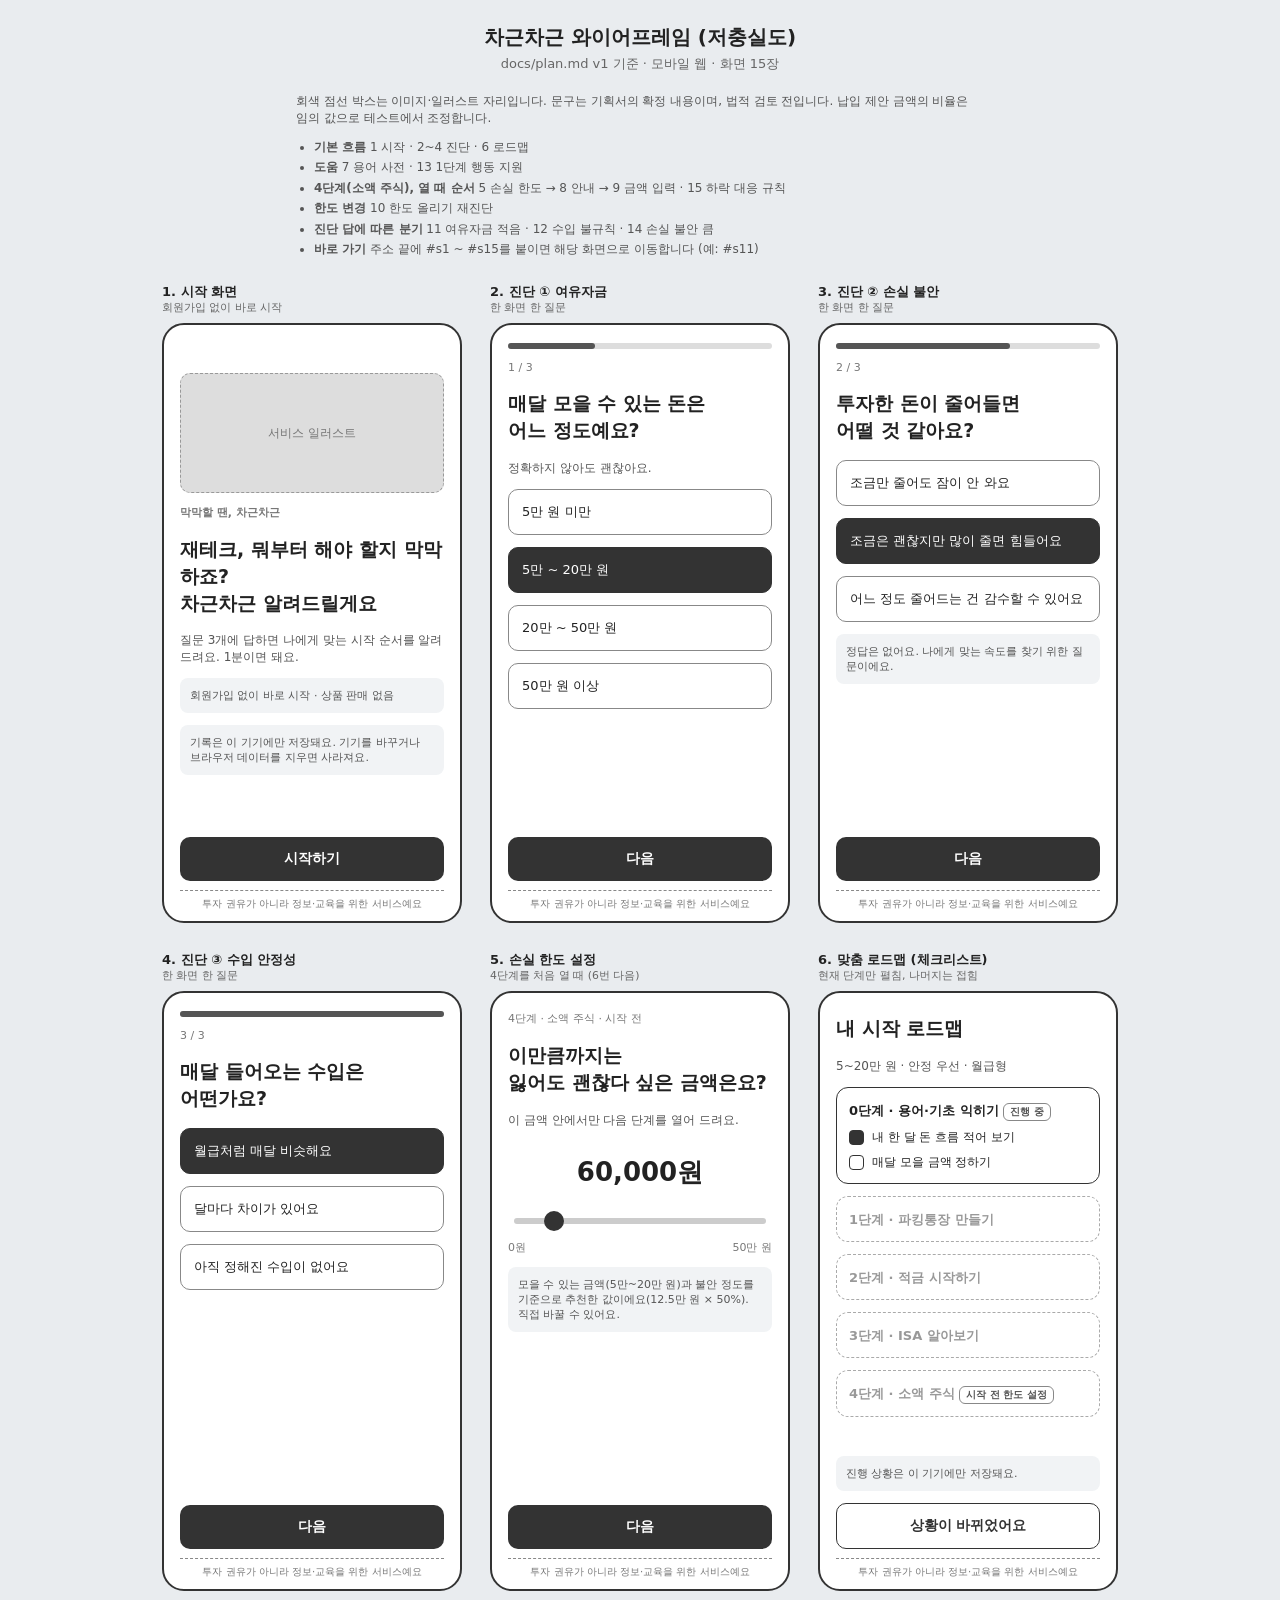
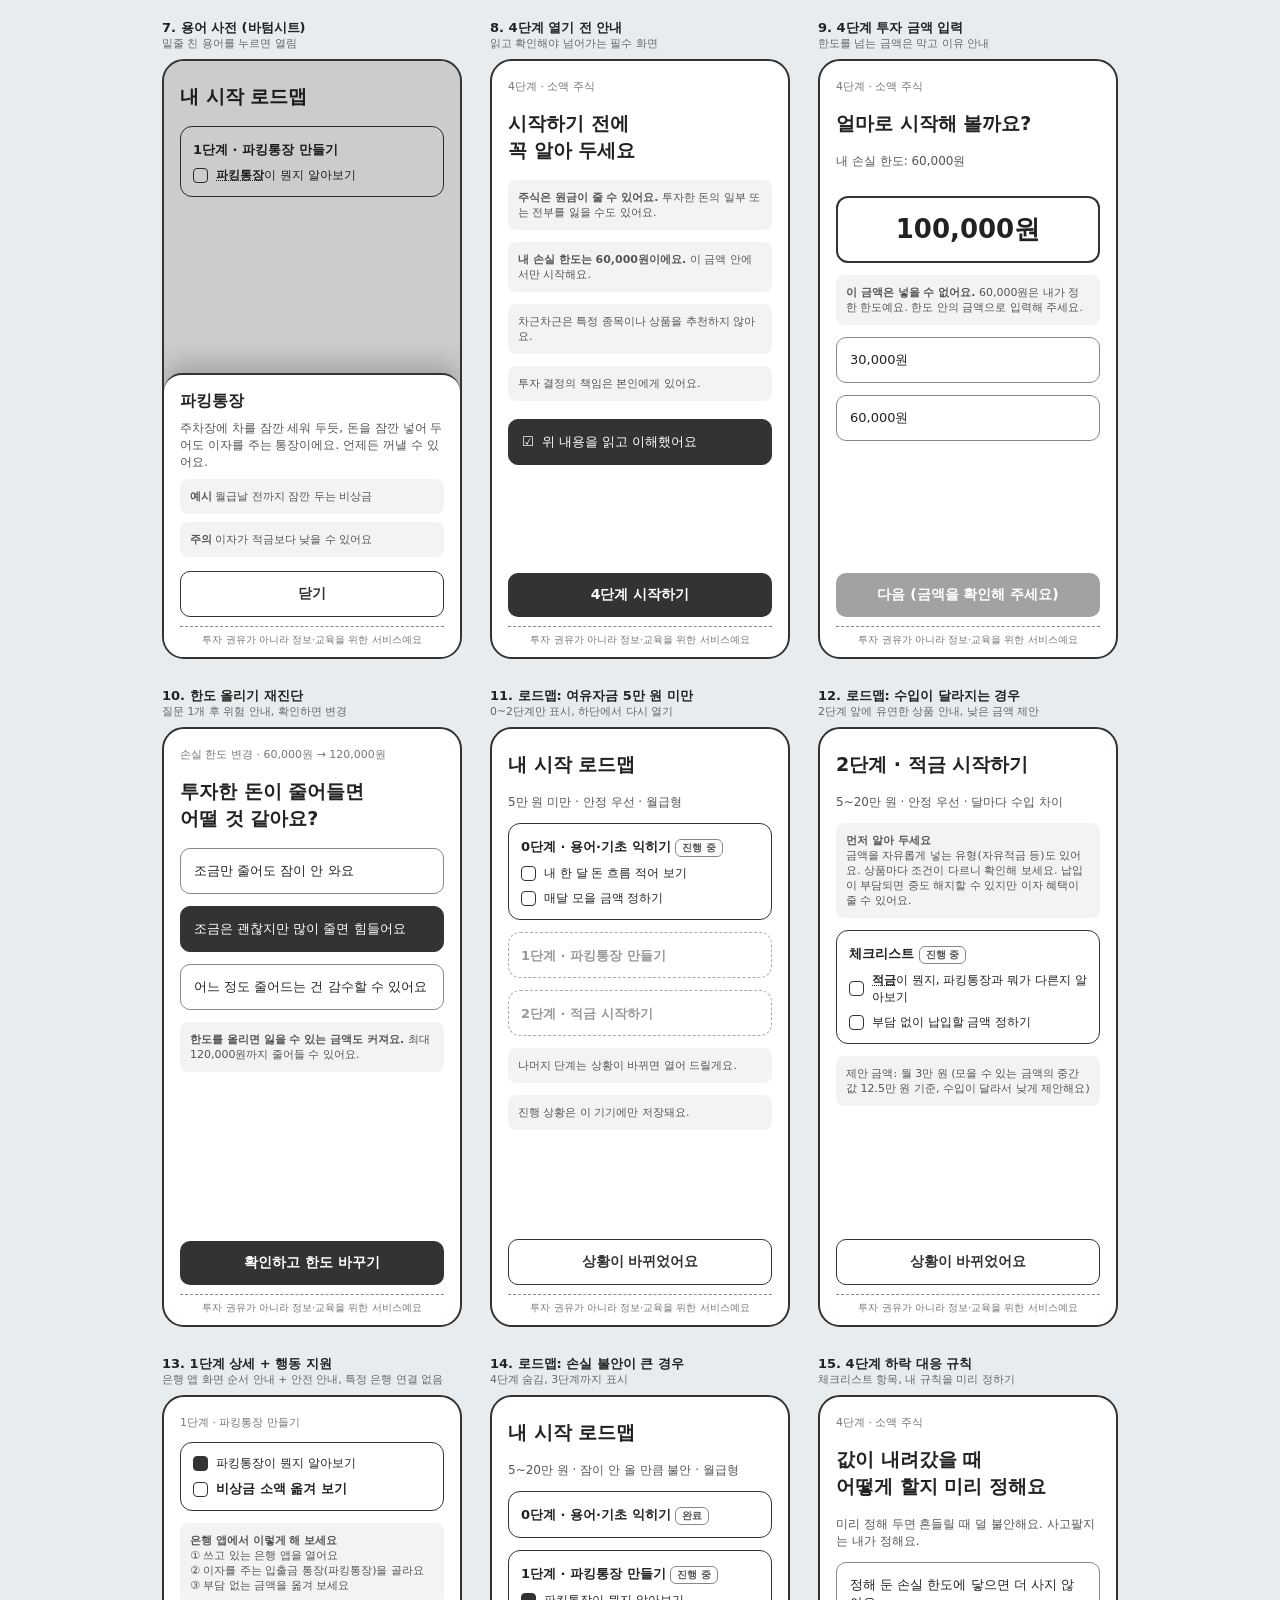
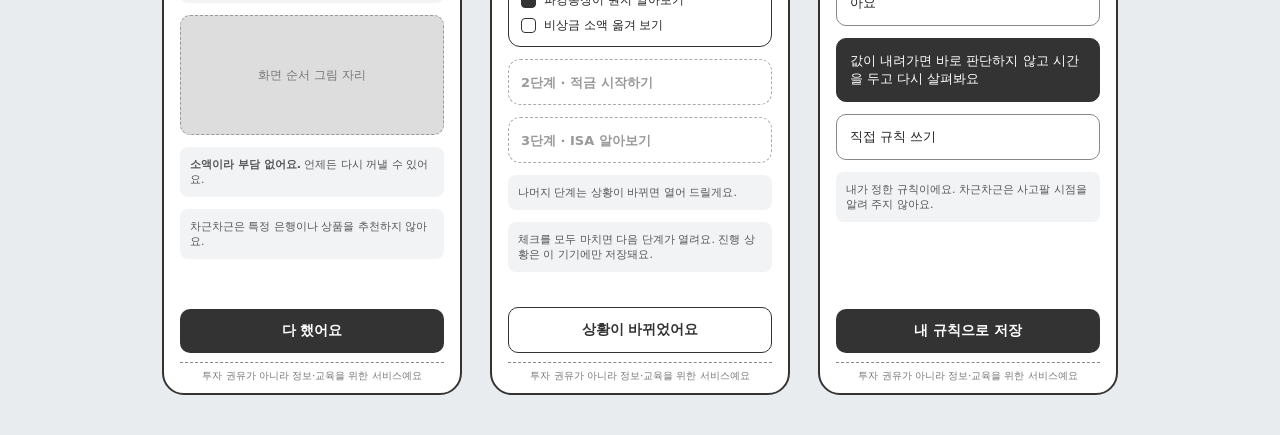
==== wireframe/index.html @ 06e418c4 "테스트 진행 방식 확정(진행자가 화면을 넘김), 화면 바로가기 추가 Co-Authored-By: Claude Sonnet 5.5 <noreply@anthropic.com> Clau" ====
<!doctype html>
<html lang="ko">
<head>
<meta charset="utf-8">
<meta name="viewport" content="width=device-width, initial-scale=1">
<title>차근차근 와이어프레임</title>
<style>
*{box-sizing:border-box}
body{margin:0;background:#e9ecef;font-family:"Pretendard","Noto Sans KR",system-ui,sans-serif;color:#222}
h1{text-align:center;font-size:20px;margin:24px 16px 4px}
.sub{text-align:center;font-size:13px;color:#666;margin:0 16px 20px}
.board{display:flex;flex-wrap:wrap;gap:28px;justify-content:center;padding:0 16px 40px}
figure{margin:0;width:300px}
figcaption{font-size:13px;font-weight:700;margin-bottom:8px}
figcaption small{display:block;font-weight:400;color:#666}
.phone{height:600px;background:#fff;border:2px solid #333;border-radius:22px;padding:18px 16px 40px;display:flex;flex-direction:column;gap:12px;position:relative;overflow:hidden}
.bar{height:6px;background:#ddd;border-radius:9px}.bar i{display:block;height:100%;width:var(--p);background:#555;border-radius:9px}
.step{font-size:11px;color:#777}
h2{font-size:19px;margin:4px 0;line-height:1.4}
p{font-size:12px;color:#555;margin:0}
.img{height:120px;background:#ddd;border:1px dashed #999;display:grid;place-items:center;font-size:12px;color:#777;border-radius:10px}
.opt{border:1.5px solid #888;border-radius:10px;padding:13px;font-size:13px}
.opt.on{background:#333;color:#fff;border-color:#333}
.btn{margin-top:auto;background:#333;color:#fff;text-align:center;padding:13px;border-radius:10px;font-size:14px;font-weight:700}
.btn.ghost{background:#fff;color:#333;border:1.5px solid #333;margin-top:0}
.slider{height:6px;background:#ccc;border-radius:9px;margin:16px 6px 4px;position:relative}
.slider::after{content:"";position:absolute;left:12%;top:-7px;width:20px;height:20px;border-radius:50%;background:#333}
.amount{font-size:26px;font-weight:700;text-align:center;margin:14px 0 0}
.note{background:#f1f3f5;border-radius:8px;padding:10px;font-size:11px;color:#555}
.stage{border:1.5px solid #333;border-radius:12px;padding:12px}
.stage.lock{border-style:dashed;border-color:#aaa;color:#999}
.stage b{font-size:13px}.stage .row{font-size:12px;margin-top:8px;display:flex;gap:8px;align-items:center}
.cb{width:15px;height:15px;border:1.5px solid #333;border-radius:4px;flex:none}.cb.ck{background:#333}
.term{text-decoration:underline dotted;font-weight:700}
.sheet{position:absolute;left:0;right:0;bottom:0;background:#fff;border-top:2px solid #333;border-radius:18px 18px 0 0;padding:16px 16px 40px;z-index:2;box-shadow:0 -10px 24px #0003;display:flex;flex-direction:column;gap:8px}
.dim{position:absolute;inset:0;background:#0003;z-index:1}
.tag{display:inline-block;font-size:10px;border:1px solid #888;border-radius:6px;padding:1px 6px;color:#555}
.legal{position:absolute;left:16px;right:16px;bottom:10px;z-index:3;text-align:center;font-size:10px;color:#777;border-top:1px dashed #888;padding-top:6px;background:#fff}
.idx{margin:10px 0 0;padding-left:18px;line-height:1.7}
figure:target .phone{box-shadow:0 0 0 4px #888}
figure{scroll-margin-top:16px}
.legend{max-width:720px;margin:0 auto 24px;padding:0 16px;font-size:12px;color:#555}
</style>
</head>
<body>
<h1>차근차근 와이어프레임 (저충실도)</h1>
<p class="sub">docs/plan.md v1 기준 · 모바일 웹 · 화면 15장</p>
<div class="legend">회색 점선 박스는 이미지·일러스트 자리입니다. 문구는 기획서의 확정 내용이며, 법적 검토 전입니다. 납입 제안 금액의 비율은 임의 값으로 테스트에서 조정합니다.
<ul class="idx">
<li><b>기본 흐름</b> 1 시작 · 2~4 진단 · 6 로드맵</li>
<li><b>도움</b> 7 용어 사전 · 13 1단계 행동 지원</li>
<li><b>4단계(소액 주식), 열 때 순서</b> 5 손실 한도 → 8 안내 → 9 금액 입력 · 15 하락 대응 규칙</li>
<li><b>한도 변경</b> 10 한도 올리기 재진단</li>
<li><b>진단 답에 따른 분기</b> 11 여유자금 적음 · 12 수입 불규칙 · 14 손실 불안 큼</li>
<li><b>바로 가기</b> 주소 끝에 #s1 ~ #s15를 붙이면 해당 화면으로 이동합니다 (예: #s11)</li>
</ul></div>
<div class="board">

<figure id="s1"><figcaption>1. 시작 화면<small>회원가입 없이 바로 시작</small></figcaption>
<div class="phone">
  <div style="margin-top:30px" class="img">서비스 일러스트</div>
  <div class="step" style="font-weight:700">막막할 땐, 차근차근</div>
  <h2>재테크, 뭐부터 해야 할지 막막하죠?<br>차근차근 알려드릴게요</h2>
  <p>질문 3개에 답하면 나에게 맞는 시작 순서를 알려 드려요. 1분이면 돼요.</p>
  <div class="note">회원가입 없이 바로 시작 · 상품 판매 없음</div>
  <div class="note">기록은 이 기기에만 저장돼요. 기기를 바꾸거나 브라우저 데이터를 지우면 사라져요.</div>
  <div class="btn">시작하기</div>
  <div class="legal">투자 권유가 아니라 정보·교육을 위한 서비스예요</div>
</div></figure>

<figure id="s2"><figcaption>2. 진단 ① 여유자금<small>한 화면 한 질문</small></figcaption>
<div class="phone">
  <div class="bar" style="--p:33%"><i></i></div><div class="step">1 / 3</div>
  <h2>매달 모을 수 있는 돈은<br>어느 정도예요?</h2>
  <p>정확하지 않아도 괜찮아요.</p>
  <div class="opt">5만 원 미만</div>
  <div class="opt on">5만 ~ 20만 원</div>
  <div class="opt">20만 ~ 50만 원</div>
  <div class="opt">50만 원 이상</div>
  <div class="btn">다음</div>
  <div class="legal">투자 권유가 아니라 정보·교육을 위한 서비스예요</div>
</div></figure>

<figure id="s3"><figcaption>3. 진단 ② 손실 불안<small>한 화면 한 질문</small></figcaption>
<div class="phone">
  <div class="bar" style="--p:66%"><i></i></div><div class="step">2 / 3</div>
  <h2>투자한 돈이 줄어들면<br>어떨 것 같아요?</h2>
  <div class="opt">조금만 줄어도 잠이 안 와요</div>
  <div class="opt on">조금은 괜찮지만 많이 줄면 힘들어요</div>
  <div class="opt">어느 정도 줄어드는 건 감수할 수 있어요</div>
  <div class="note">정답은 없어요. 나에게 맞는 속도를 찾기 위한 질문이에요.</div>
  <div class="btn">다음</div>
  <div class="legal">투자 권유가 아니라 정보·교육을 위한 서비스예요</div>
</div></figure>

<figure id="s4"><figcaption>4. 진단 ③ 수입 안정성<small>한 화면 한 질문</small></figcaption>
<div class="phone">
  <div class="bar" style="--p:100%"><i></i></div><div class="step">3 / 3</div>
  <h2>매달 들어오는 수입은<br>어떤가요?</h2>
  <div class="opt on">월급처럼 매달 비슷해요</div>
  <div class="opt">달마다 차이가 있어요</div>
  <div class="opt">아직 정해진 수입이 없어요</div>
  <div class="btn">다음</div>
  <div class="legal">투자 권유가 아니라 정보·교육을 위한 서비스예요</div>
</div></figure>

<figure id="s5"><figcaption>5. 손실 한도 설정<small>4단계를 처음 열 때 (6번 다음)</small></figcaption>
<div class="phone">
  <div class="step">4단계 · 소액 주식 · 시작 전</div>
  <h2>이만큼까지는<br>잃어도 괜찮다 싶은 금액은요?</h2>
  <p>이 금액 안에서만 다음 단계를 열어 드려요.</p>
  <div class="amount">60,000원</div>
  <div class="slider"></div>
  <div style="display:flex;justify-content:space-between;font-size:11px;color:#777"><span>0원</span><span>50만 원</span></div>
  <div class="note">모을 수 있는 금액(5만~20만 원)과 불안 정도를 기준으로 추천한 값이에요(12.5만 원 × 50%). 직접 바꿀 수 있어요.</div>
  <div class="btn">다음</div>
  <div class="legal">투자 권유가 아니라 정보·교육을 위한 서비스예요</div>
</div></figure>

<figure id="s6"><figcaption>6. 맞춤 로드맵 (체크리스트)<small>현재 단계만 펼침, 나머지는 접힘</small></figcaption>
<div class="phone">
  <h2>내 시작 로드맵</h2>
  <p>5~20만 원 · 안정 우선 · 월급형</p>
  <div class="stage"><b>0단계 · 용어·기초 익히기 <span class="tag">진행 중</span></b>
    <div class="row"><span class="cb ck"></span>내 한 달 돈 흐름 적어 보기</div>
    <div class="row"><span class="cb"></span>매달 모을 금액 정하기</div></div>
  <div class="stage lock"><b>1단계 · 파킹통장 만들기</b></div>
  <div class="stage lock"><b>2단계 · 적금 시작하기</b></div>
  <div class="stage lock"><b>3단계 · ISA 알아보기</b></div>
  <div class="stage lock"><b>4단계 · 소액 주식 <span class="tag">시작 전 한도 설정</span></b></div>
  <div class="note" style="margin-top:auto">진행 상황은 이 기기에만 저장돼요.</div>
  <div class="btn ghost">상황이 바뀌었어요</div>
  <div class="legal">투자 권유가 아니라 정보·교육을 위한 서비스예요</div>
</div></figure>

<figure id="s7"><figcaption>7. 용어 사전 (바텀시트)<small>밑줄 친 용어를 누르면 열림</small></figcaption>
<div class="phone">
  <h2>내 시작 로드맵</h2>
  <div class="stage"><b>1단계 · 파킹통장 만들기</b>
    <div class="row"><span class="cb"></span><span><span class="term">파킹통장</span>이 뭔지 알아보기</span></div></div>
  <div class="dim"></div>
  <div class="sheet">
    <b style="font-size:16px">파킹통장</b>
    <p>주차장에 차를 잠깐 세워 두듯, 돈을 잠깐 넣어 두어도 이자를 주는 통장이에요. 언제든 꺼낼 수 있어요.</p>
    <div class="note"><b>예시</b> 월급날 전까지 잠깐 두는 비상금</div>
    <div class="note"><b>주의</b> 이자가 적금보다 낮을 수 있어요</div>
    <div class="btn ghost" style="margin-top:6px">닫기</div>
  </div>
  <div class="legal">투자 권유가 아니라 정보·교육을 위한 서비스예요</div>
</div></figure>


<figure id="s8"><figcaption>8. 4단계 열기 전 안내<small>읽고 확인해야 넘어가는 필수 화면</small></figcaption>
<div class="phone">
  <div class="step">4단계 · 소액 주식</div>
  <h2>시작하기 전에<br>꼭 알아 두세요</h2>
  <div class="note"><b>주식은 원금이 줄 수 있어요.</b> 투자한 돈의 일부 또는 전부를 잃을 수도 있어요.</div>
  <div class="note"><b>내 손실 한도는 60,000원이에요.</b> 이 금액 안에서만 시작해요.</div>
  <div class="note">차근차근은 특정 종목이나 상품을 추천하지 않아요.</div>
  <div class="note">투자 결정의 책임은 본인에게 있어요.</div>
  <div class="opt on" style="margin-top:6px"><span style="margin-right:8px">&#9745;</span>위 내용을 읽고 이해했어요</div>
  <div class="btn">4단계 시작하기</div>
  <div class="legal">투자 권유가 아니라 정보·교육을 위한 서비스예요</div>
</div></figure>

<figure id="s9"><figcaption>9. 4단계 투자 금액 입력<small>한도를 넘는 금액은 막고 이유 안내</small></figcaption>
<div class="phone">
  <div class="step">4단계 · 소액 주식</div>
  <h2>얼마로 시작해 볼까요?</h2>
  <p>내 손실 한도: 60,000원</p>
  <div class="amount" style="border:2px solid #333;border-radius:12px;padding:14px">100,000원</div>
  <div class="note"><b>이 금액은 넣을 수 없어요.</b> 60,000원은 내가 정한 한도예요. 한도 안의 금액으로 입력해 주세요.</div>
  <div class="opt">30,000원</div>
  <div class="opt">60,000원</div>
  <div class="btn" style="opacity:.45">다음 (금액을 확인해 주세요)</div>
  <div class="legal">투자 권유가 아니라 정보·교육을 위한 서비스예요</div>
</div></figure>

<figure id="s10"><figcaption>10. 한도 올리기 재진단<small>질문 1개 후 위험 안내, 확인하면 변경</small></figcaption>
<div class="phone">
  <div class="step">손실 한도 변경 · 60,000원 → 120,000원</div>
  <h2>투자한 돈이 줄어들면<br>어떨 것 같아요?</h2>
  <div class="opt">조금만 줄어도 잠이 안 와요</div>
  <div class="opt on">조금은 괜찮지만 많이 줄면 힘들어요</div>
  <div class="opt">어느 정도 줄어드는 건 감수할 수 있어요</div>
  <div class="note"><b>한도를 올리면 잃을 수 있는 금액도 커져요.</b> 최대 120,000원까지 줄어들 수 있어요.</div>
  <div class="btn">확인하고 한도 바꾸기</div>
  <div class="legal">투자 권유가 아니라 정보·교육을 위한 서비스예요</div>
</div></figure>

<figure id="s11"><figcaption>11. 로드맵: 여유자금 5만 원 미만<small>0~2단계만 표시, 하단에서 다시 열기</small></figcaption>
<div class="phone">
  <h2>내 시작 로드맵</h2>
  <p>5만 원 미만 · 안정 우선 · 월급형</p>
  <div class="stage"><b>0단계 · 용어·기초 익히기 <span class="tag">진행 중</span></b>
    <div class="row"><span class="cb"></span>내 한 달 돈 흐름 적어 보기</div>
    <div class="row"><span class="cb"></span>매달 모을 금액 정하기</div></div>
  <div class="stage lock"><b>1단계 · 파킹통장 만들기</b></div>
  <div class="stage lock"><b>2단계 · 적금 시작하기</b></div>
  <div class="note">나머지 단계는 상황이 바뀌면 열어 드릴게요.</div>
  <div class="note">진행 상황은 이 기기에만 저장돼요.</div>
  <div class="btn ghost" style="margin-top:auto">상황이 바뀌었어요</div>
  <div class="legal">투자 권유가 아니라 정보·교육을 위한 서비스예요</div>
</div></figure>

<figure id="s12"><figcaption>12. 로드맵: 수입이 달라지는 경우<small>2단계 앞에 유연한 상품 안내, 낮은 금액 제안</small></figcaption>
<div class="phone">
  <h2>2단계 · 적금 시작하기</h2>
  <p>5~20만 원 · 안정 우선 · 달마다 수입 차이</p>
  <div class="note"><b>먼저 알아 두세요</b><br>금액을 자유롭게 넣는 유형(자유적금 등)도 있어요. 상품마다 조건이 다르니 확인해 보세요. 납입이 부담되면 중도 해지할 수 있지만 이자 혜택이 줄 수 있어요.</div>
  <div class="stage"><b>체크리스트 <span class="tag">진행 중</span></b>
    <div class="row"><span class="cb"></span><span><span class="term">적금</span>이 뭔지, 파킹통장과 뭐가 다른지 알아보기</span></div>
    <div class="row"><span class="cb"></span>부담 없이 납입할 금액 정하기</div></div>
  <div class="note">제안 금액: 월 3만 원 (모을 수 있는 금액의 중간값 12.5만 원 기준, 수입이 달라서 낮게 제안해요)</div>
  <div class="btn ghost" style="margin-top:auto">상황이 바뀌었어요</div>
  <div class="legal">투자 권유가 아니라 정보·교육을 위한 서비스예요</div>
</div></figure>

<figure id="s13"><figcaption>13. 1단계 상세 + 행동 지원<small>은행 앱 화면 순서 안내 + 안전 안내, 특정 은행 연결 없음</small></figcaption>
<div class="phone">
  <div class="step">1단계 · 파킹통장 만들기</div>
  <div class="stage"><div class="row" style="margin-top:0"><span class="cb ck"></span>파킹통장이 뭔지 알아보기</div>
    <div class="row"><span class="cb"></span><b>비상금 소액 옮겨 보기</b></div></div>
  <div class="note"><b>은행 앱에서 이렇게 해 보세요</b><br>① 쓰고 있는 은행 앱을 열어요<br>② 이자를 주는 입출금 통장(파킹통장)을 골라요<br>③ 부담 없는 금액을 옮겨 보세요</div>
  <div class="img">화면 순서 그림 자리</div>
  <div class="note"><b>소액이라 부담 없어요.</b> 언제든 다시 꺼낼 수 있어요.</div>
  <div class="note">차근차근은 특정 은행이나 상품을 추천하지 않아요.</div>
  <div class="btn">다 했어요</div>
  <div class="legal">투자 권유가 아니라 정보·교육을 위한 서비스예요</div>
</div></figure>

<figure id="s14"><figcaption>14. 로드맵: 손실 불안이 큰 경우<small>4단계 숨김, 3단계까지 표시</small></figcaption>
<div class="phone">
  <h2>내 시작 로드맵</h2>
  <p>5~20만 원 · 잠이 안 올 만큼 불안 · 월급형</p>
  <div class="stage"><b>0단계 · 용어·기초 익히기 <span class="tag">완료</span></b></div>
  <div class="stage"><b>1단계 · 파킹통장 만들기 <span class="tag">진행 중</span></b>
    <div class="row"><span class="cb ck"></span>파킹통장이 뭔지 알아보기</div>
    <div class="row"><span class="cb"></span>비상금 소액 옮겨 보기</div></div>
  <div class="stage lock"><b>2단계 · 적금 시작하기</b></div>
  <div class="stage lock"><b>3단계 · ISA 알아보기</b></div>
  <div class="note">나머지 단계는 상황이 바뀌면 열어 드릴게요.</div>
  <div class="note">체크를 모두 마치면 다음 단계가 열려요. 진행 상황은 이 기기에만 저장돼요.</div>
  <div class="btn ghost" style="margin-top:auto">상황이 바뀌었어요</div>
  <div class="legal">투자 권유가 아니라 정보·교육을 위한 서비스예요</div>
</div></figure>

<figure id="s15"><figcaption>15. 4단계 하락 대응 규칙<small>체크리스트 항목, 내 규칙을 미리 정하기</small></figcaption>
<div class="phone">
  <div class="step">4단계 · 소액 주식</div>
  <h2>값이 내려갔을 때<br>어떻게 할지 미리 정해요</h2>
  <p>미리 정해 두면 흔들릴 때 덜 불안해요. 사고팔지는 내가 정해요.</p>
  <div class="opt">정해 둔 손실 한도에 닿으면 더 사지 않아요</div>
  <div class="opt on">값이 내려가면 바로 판단하지 않고 시간을 두고 다시 살펴봐요</div>
  <div class="opt">직접 규칙 쓰기</div>
  <div class="note">내가 정한 규칙이에요. 차근차근은 사고팔 시점을 알려 주지 않아요.</div>
  <div class="btn">내 규칙으로 저장</div>
  <div class="legal">투자 권유가 아니라 정보·교육을 위한 서비스예요</div>
</div></figure>





</div>
</body>
</html>
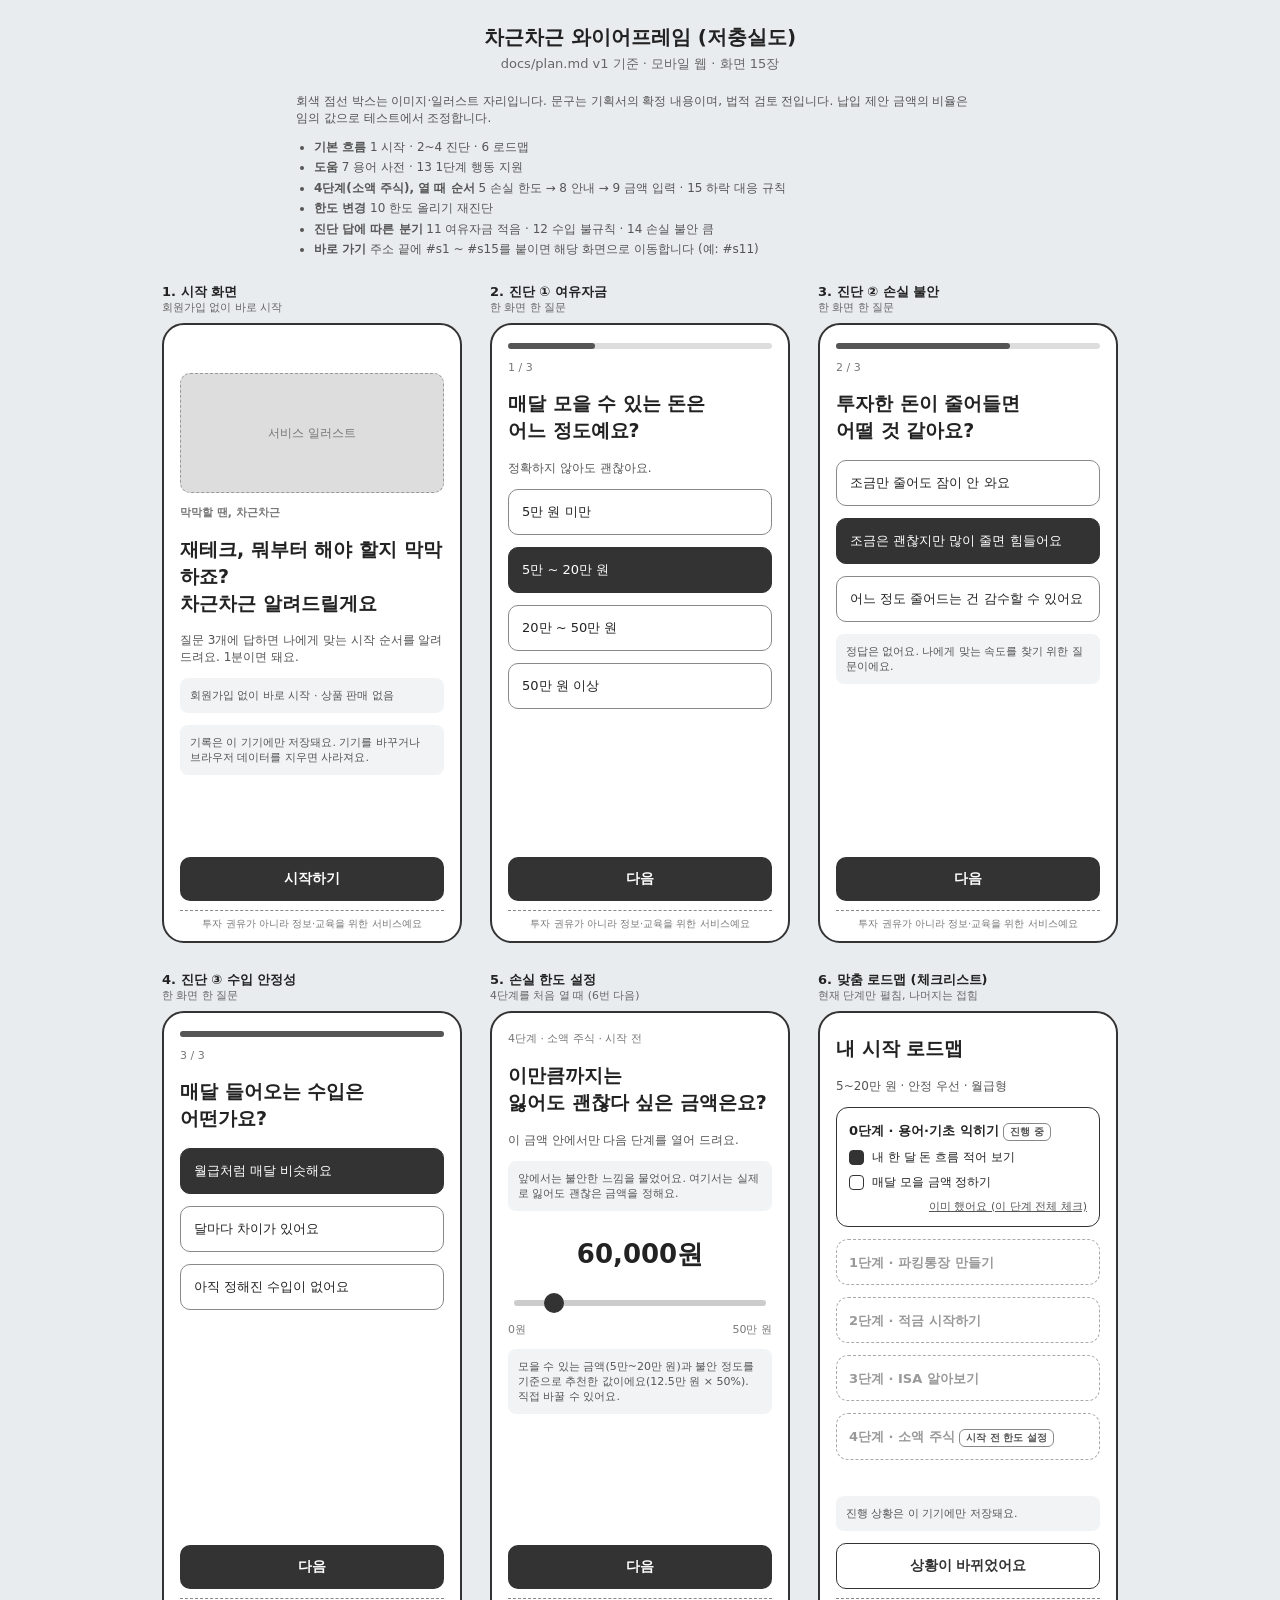
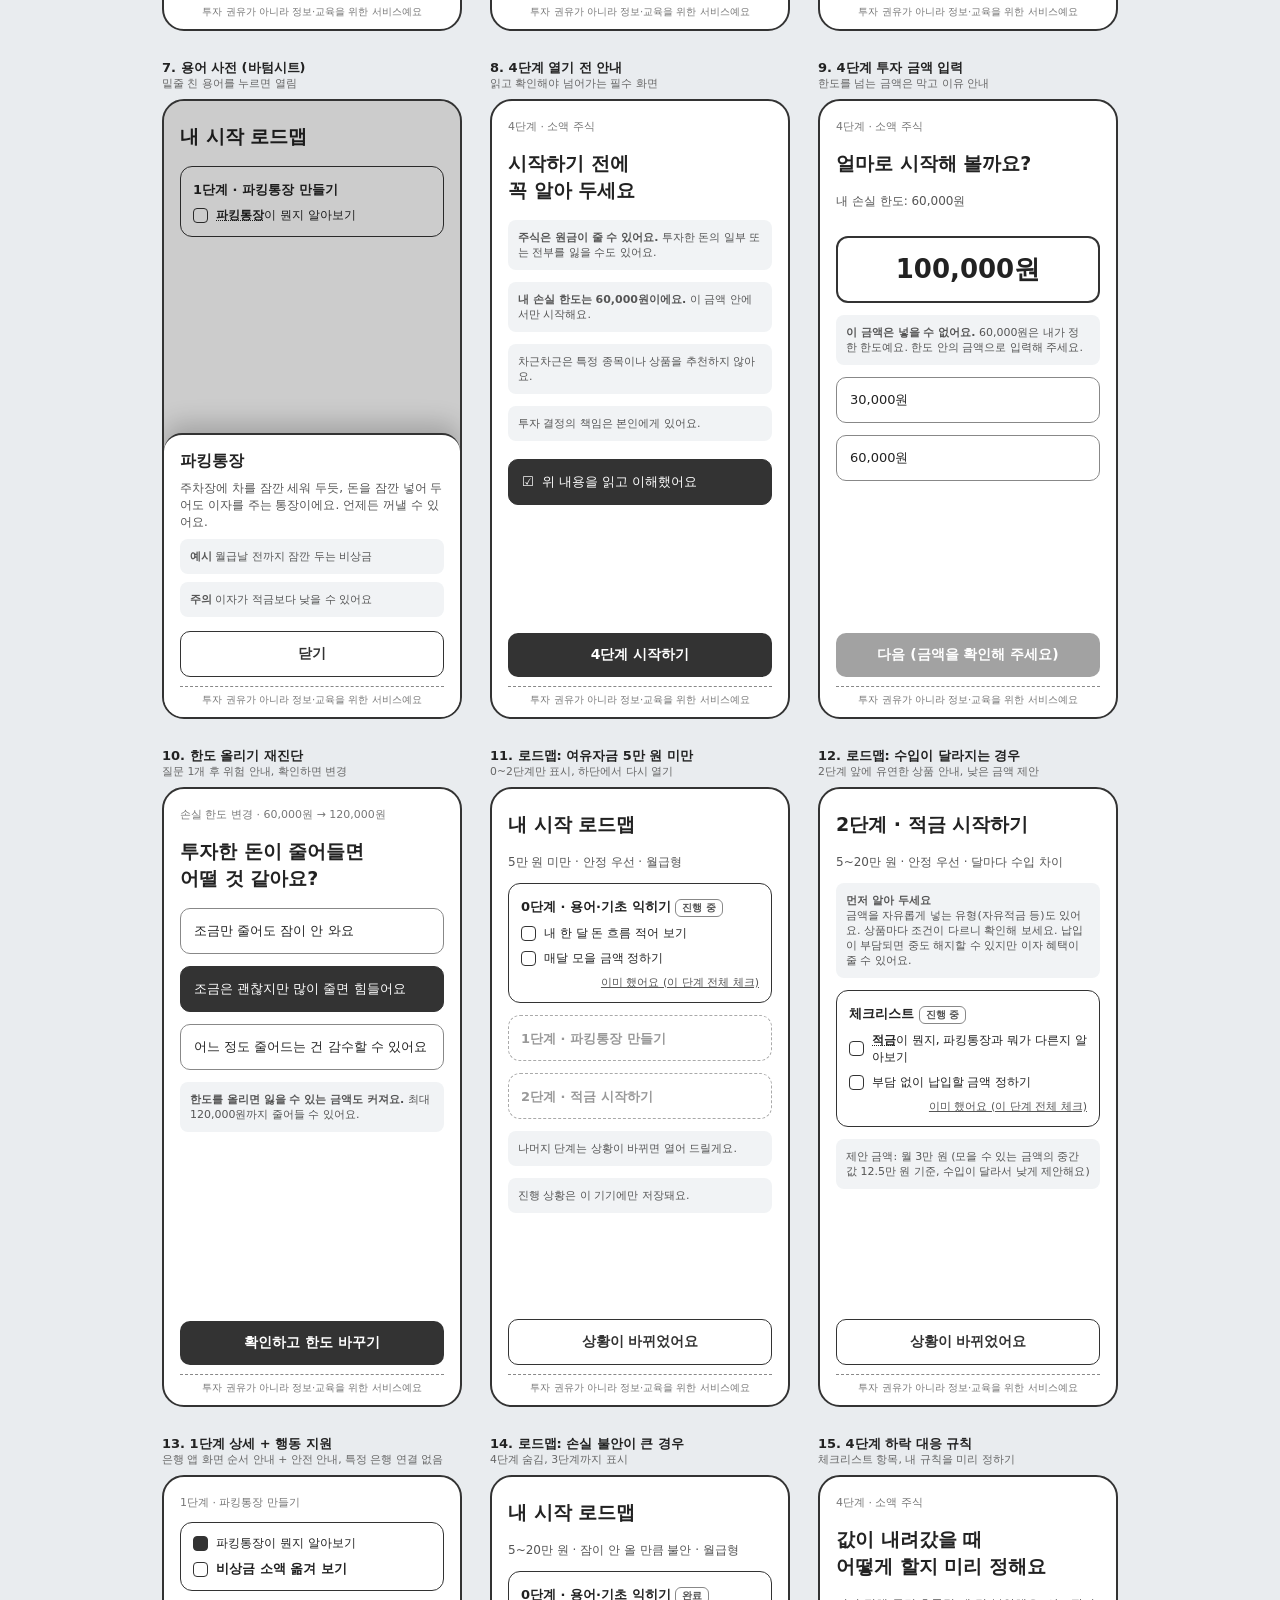
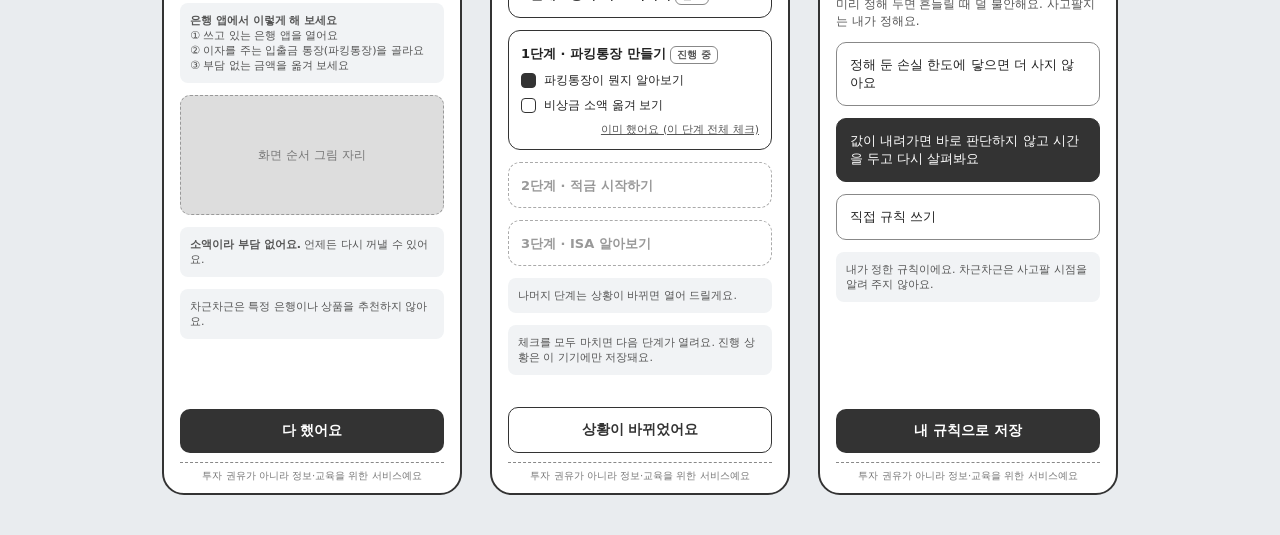
==== commit 18f7ad32: "서비스 플로우 1(기본 흐름) 추가, 점검 반영(4.1 이유 안내, 이미 했어요 일괄 체크) Co-Authored-By: Claude Sonnet 5.5 <noreply@anthr" ====
--- a/wireframe/index.html
+++ b/wireframe/index.html
@@ -13,7 +13,7 @@
 figure{margin:0;width:300px}
 figcaption{font-size:13px;font-weight:700;margin-bottom:8px}
 figcaption small{display:block;font-weight:400;color:#666}
-.phone{height:600px;background:#fff;border:2px solid #333;border-radius:22px;padding:18px 16px 40px;display:flex;flex-direction:column;gap:12px;position:relative;overflow:hidden}
+.phone{height:620px;background:#fff;border:2px solid #333;border-radius:22px;padding:18px 16px 40px;display:flex;flex-direction:column;gap:12px;position:relative;overflow:hidden}
 .bar{height:6px;background:#ddd;border-radius:9px}.bar i{display:block;height:100%;width:var(--p);background:#555;border-radius:9px}
 .step{font-size:11px;color:#777}
 h2{font-size:19px;margin:4px 0;line-height:1.4}
@@ -109,6 +109,7 @@
   <div class="step">4단계 · 소액 주식 · 시작 전</div>
   <h2>이만큼까지는<br>잃어도 괜찮다 싶은 금액은요?</h2>
   <p>이 금액 안에서만 다음 단계를 열어 드려요.</p>
+  <div class="note">앞에서는 불안한 느낌을 물었어요. 여기서는 실제로 잃어도 괜찮은 금액을 정해요.</div>
   <div class="amount">60,000원</div>
   <div class="slider"></div>
   <div style="display:flex;justify-content:space-between;font-size:11px;color:#777"><span>0원</span><span>50만 원</span></div>
@@ -123,7 +124,8 @@
   <p>5~20만 원 · 안정 우선 · 월급형</p>
   <div class="stage"><b>0단계 · 용어·기초 익히기 <span class="tag">진행 중</span></b>
     <div class="row"><span class="cb ck"></span>내 한 달 돈 흐름 적어 보기</div>
-    <div class="row"><span class="cb"></span>매달 모을 금액 정하기</div></div>
+    <div class="row"><span class="cb"></span>매달 모을 금액 정하기</div>
+    <div class="row" style="justify-content:flex-end;font-size:11px;text-decoration:underline;color:#555">이미 했어요 (이 단계 전체 체크)</div></div>
   <div class="stage lock"><b>1단계 · 파킹통장 만들기</b></div>
   <div class="stage lock"><b>2단계 · 적금 시작하기</b></div>
   <div class="stage lock"><b>3단계 · ISA 알아보기</b></div>
@@ -194,7 +196,8 @@
   <p>5만 원 미만 · 안정 우선 · 월급형</p>
   <div class="stage"><b>0단계 · 용어·기초 익히기 <span class="tag">진행 중</span></b>
     <div class="row"><span class="cb"></span>내 한 달 돈 흐름 적어 보기</div>
-    <div class="row"><span class="cb"></span>매달 모을 금액 정하기</div></div>
+    <div class="row"><span class="cb"></span>매달 모을 금액 정하기</div>
+    <div class="row" style="justify-content:flex-end;font-size:11px;text-decoration:underline;color:#555">이미 했어요 (이 단계 전체 체크)</div></div>
   <div class="stage lock"><b>1단계 · 파킹통장 만들기</b></div>
   <div class="stage lock"><b>2단계 · 적금 시작하기</b></div>
   <div class="note">나머지 단계는 상황이 바뀌면 열어 드릴게요.</div>
@@ -210,7 +213,8 @@
   <div class="note"><b>먼저 알아 두세요</b><br>금액을 자유롭게 넣는 유형(자유적금 등)도 있어요. 상품마다 조건이 다르니 확인해 보세요. 납입이 부담되면 중도 해지할 수 있지만 이자 혜택이 줄 수 있어요.</div>
   <div class="stage"><b>체크리스트 <span class="tag">진행 중</span></b>
     <div class="row"><span class="cb"></span><span><span class="term">적금</span>이 뭔지, 파킹통장과 뭐가 다른지 알아보기</span></div>
-    <div class="row"><span class="cb"></span>부담 없이 납입할 금액 정하기</div></div>
+    <div class="row"><span class="cb"></span>부담 없이 납입할 금액 정하기</div>
+    <div class="row" style="justify-content:flex-end;font-size:11px;text-decoration:underline;color:#555">이미 했어요 (이 단계 전체 체크)</div></div>
   <div class="note">제안 금액: 월 3만 원 (모을 수 있는 금액의 중간값 12.5만 원 기준, 수입이 달라서 낮게 제안해요)</div>
   <div class="btn ghost" style="margin-top:auto">상황이 바뀌었어요</div>
   <div class="legal">투자 권유가 아니라 정보·교육을 위한 서비스예요</div>
@@ -236,7 +240,8 @@
   <div class="stage"><b>0단계 · 용어·기초 익히기 <span class="tag">완료</span></b></div>
   <div class="stage"><b>1단계 · 파킹통장 만들기 <span class="tag">진행 중</span></b>
     <div class="row"><span class="cb ck"></span>파킹통장이 뭔지 알아보기</div>
-    <div class="row"><span class="cb"></span>비상금 소액 옮겨 보기</div></div>
+    <div class="row"><span class="cb"></span>비상금 소액 옮겨 보기</div>
+    <div class="row" style="justify-content:flex-end;font-size:11px;text-decoration:underline;color:#555">이미 했어요 (이 단계 전체 체크)</div></div>
   <div class="stage lock"><b>2단계 · 적금 시작하기</b></div>
   <div class="stage lock"><b>3단계 · ISA 알아보기</b></div>
   <div class="note">나머지 단계는 상황이 바뀌면 열어 드릴게요.</div>
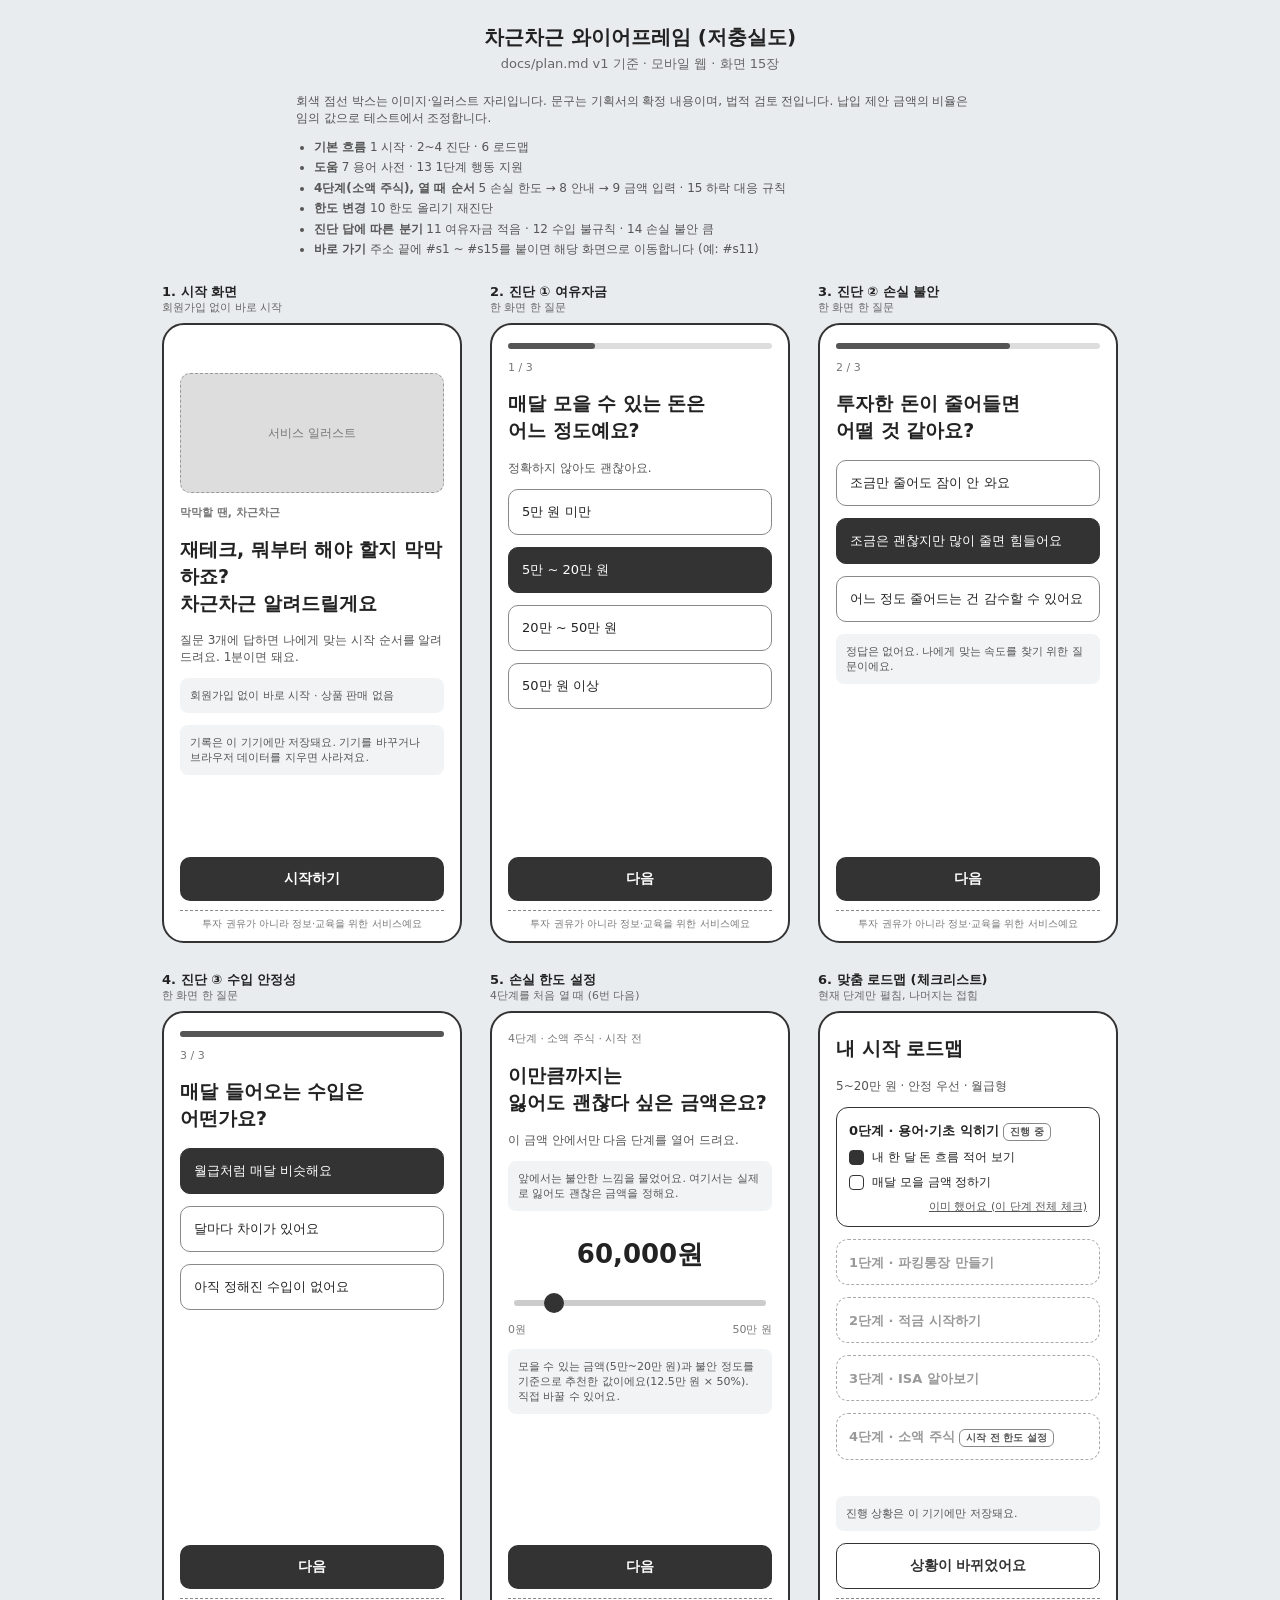
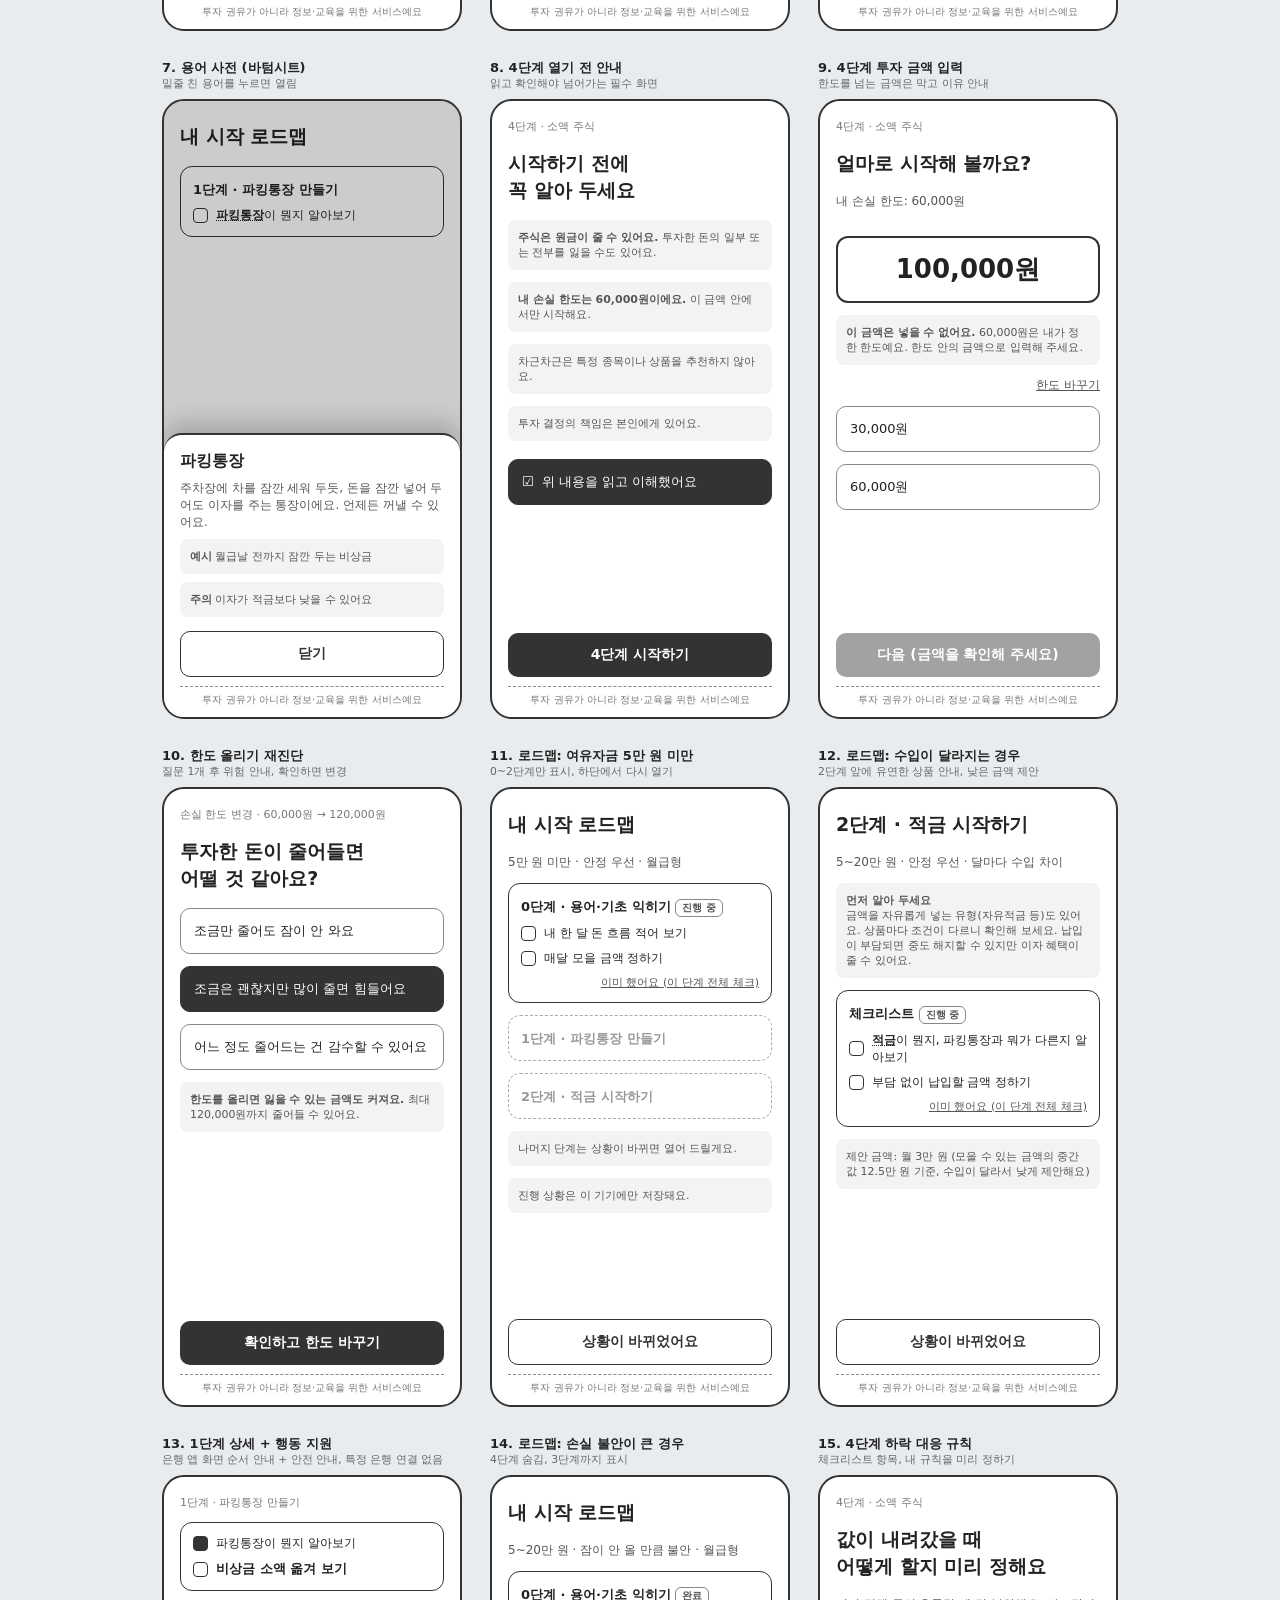
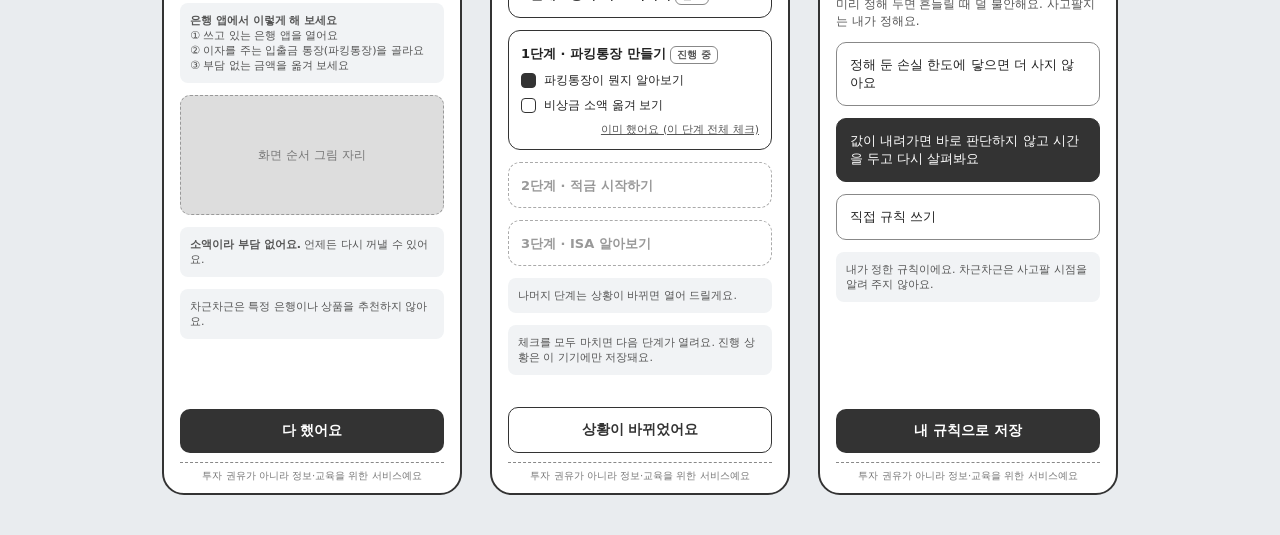
==== commit 6dd47497: "서비스 플로우 4개와 전체 플로우, 화면 점검표 추가 Co-Authored-By: Claude Sonnet 5.5 <noreply@anthropic.com> Claude-Sessi" ====
--- a/wireframe/index.html
+++ b/wireframe/index.html
@@ -172,6 +172,7 @@
   <p>내 손실 한도: 60,000원</p>
   <div class="amount" style="border:2px solid #333;border-radius:12px;padding:14px">100,000원</div>
   <div class="note"><b>이 금액은 넣을 수 없어요.</b> 60,000원은 내가 정한 한도예요. 한도 안의 금액으로 입력해 주세요.</div>
+  <div style="text-align:right;font-size:12px;text-decoration:underline;color:#555">한도 바꾸기</div>
   <div class="opt">30,000원</div>
   <div class="opt">60,000원</div>
   <div class="btn" style="opacity:.45">다음 (금액을 확인해 주세요)</div>
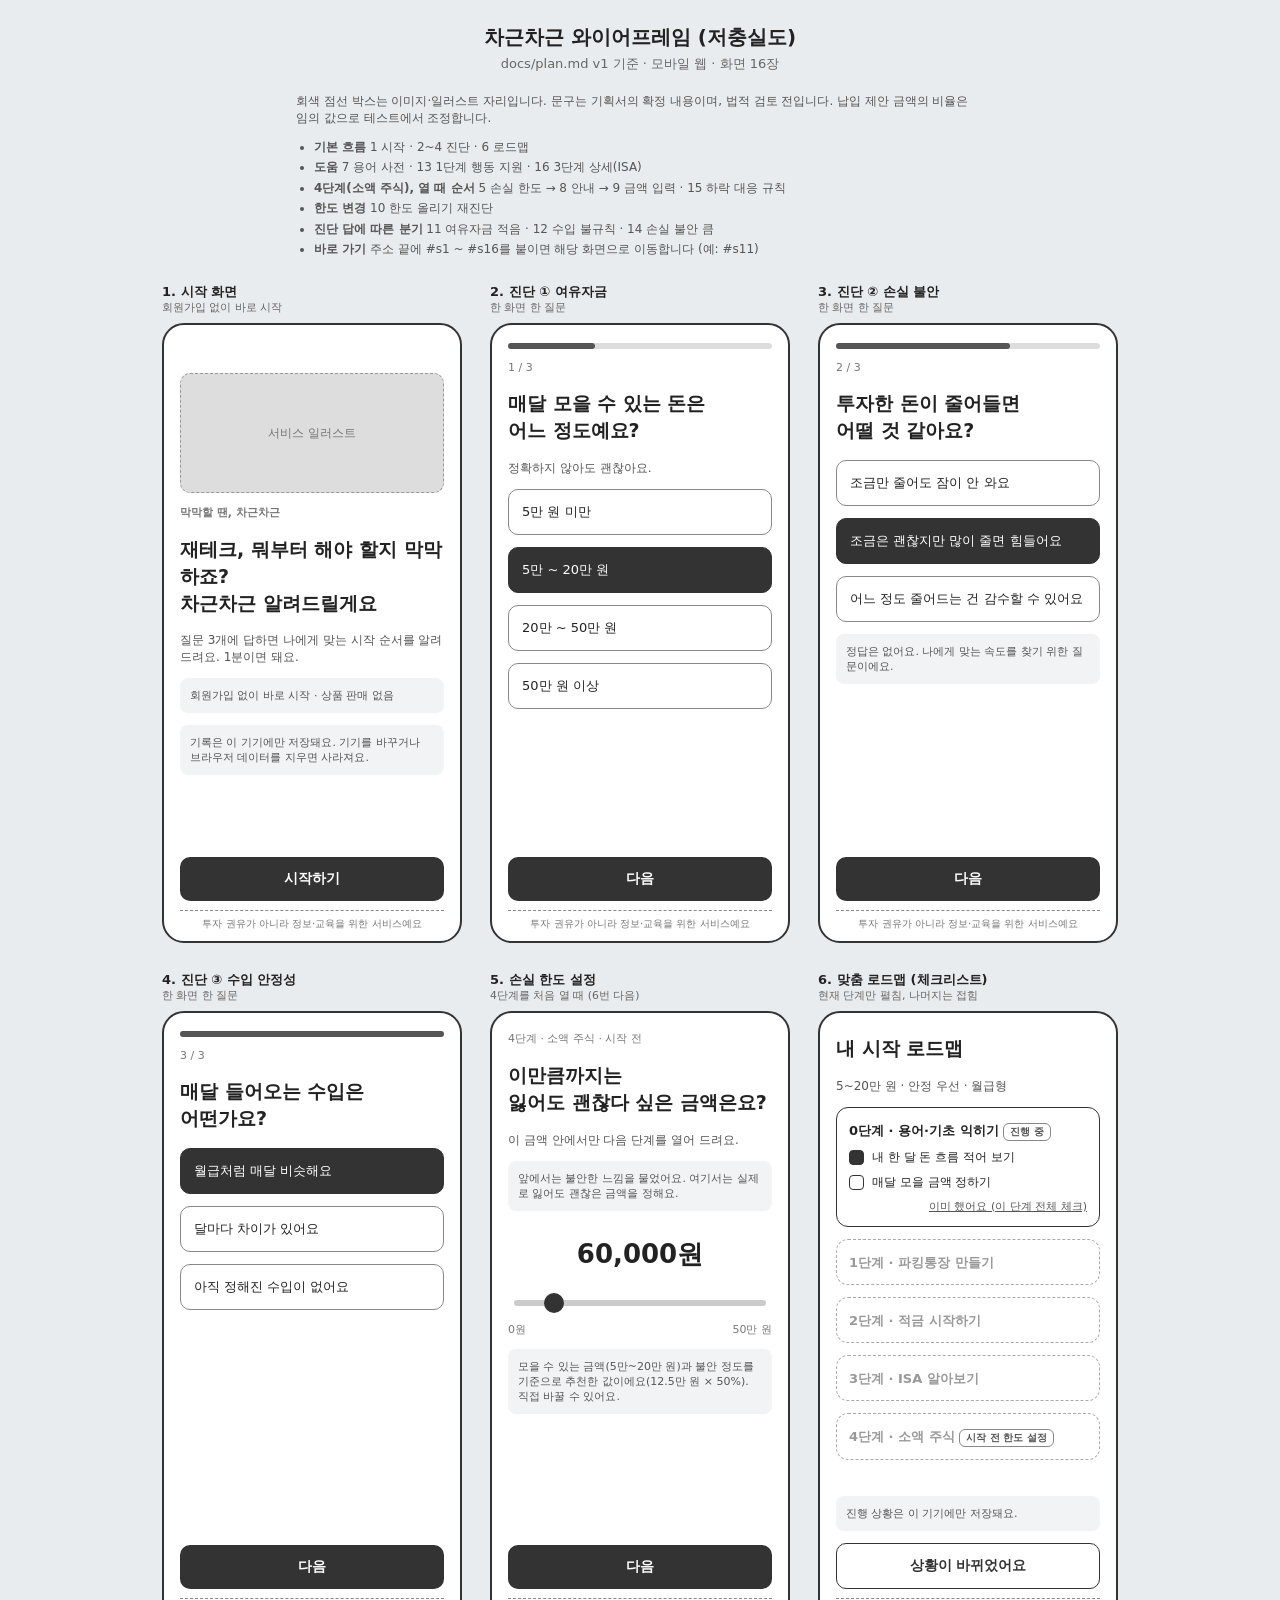
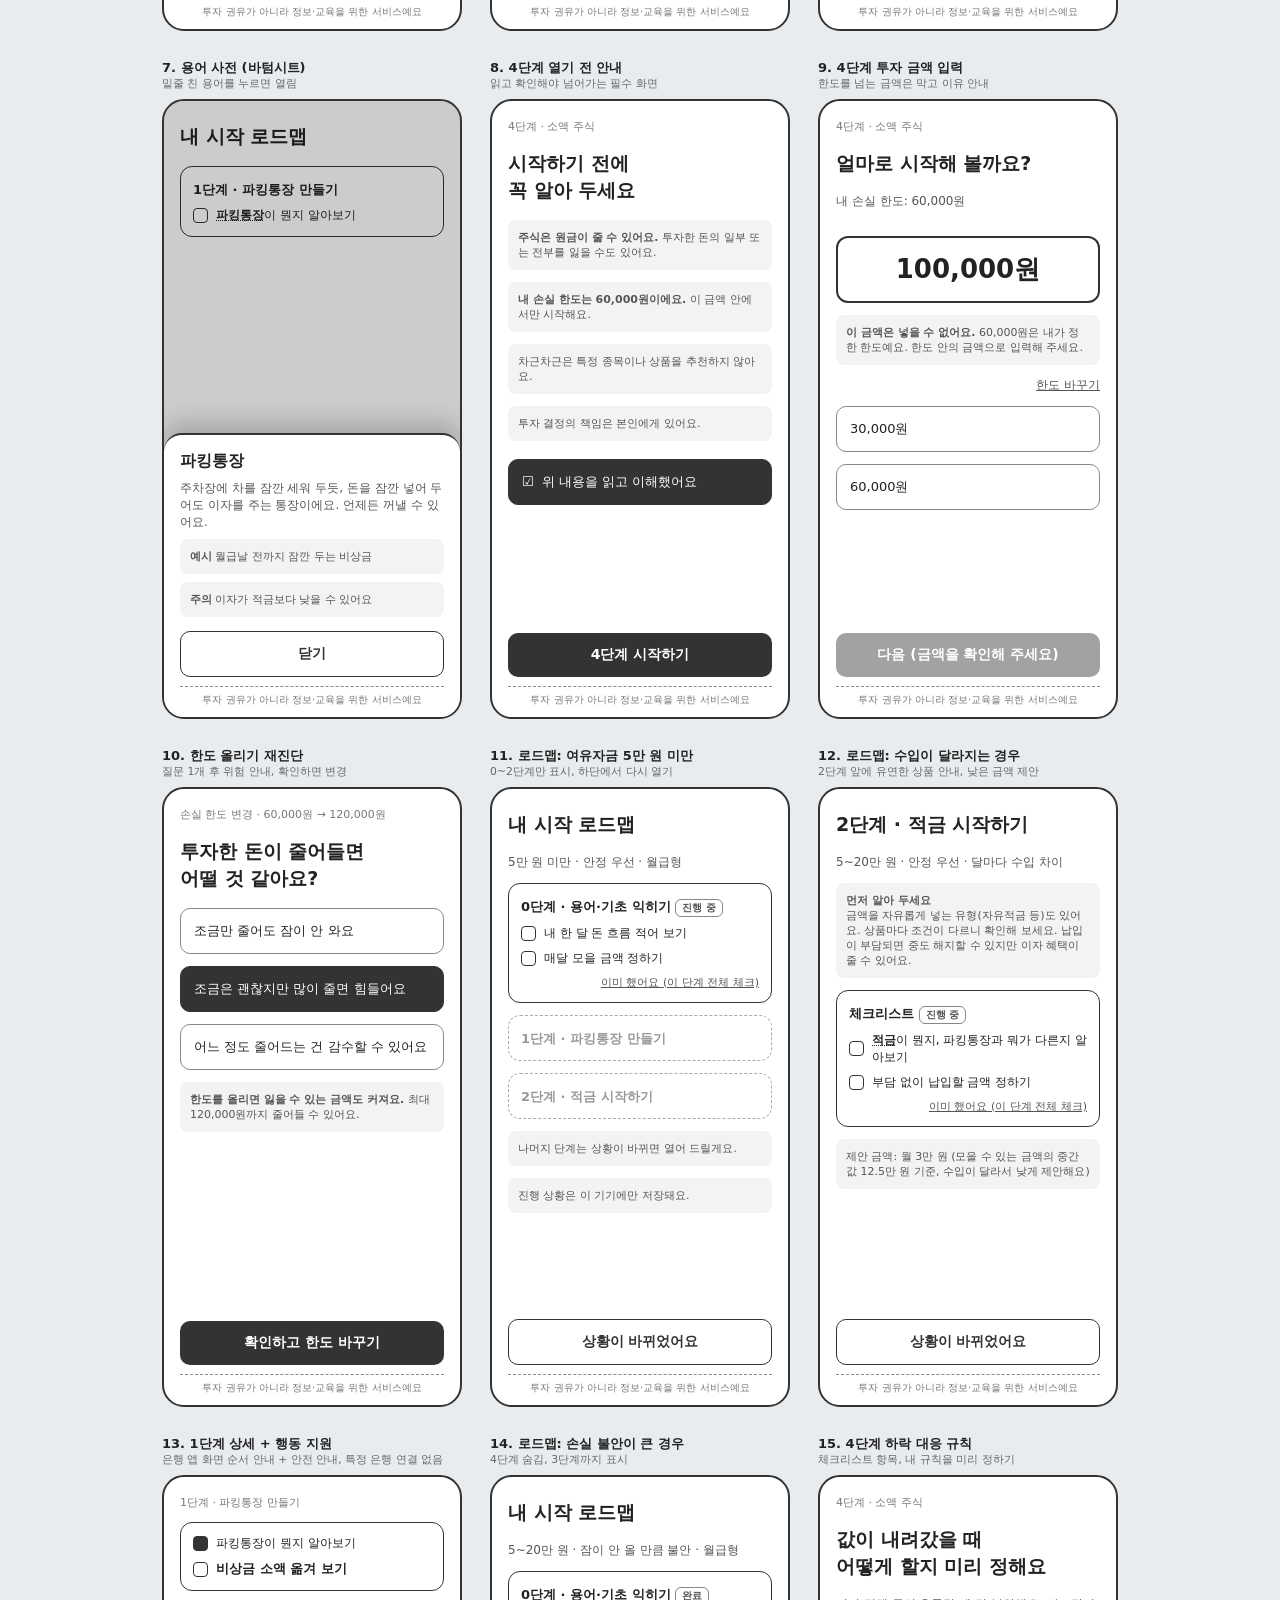
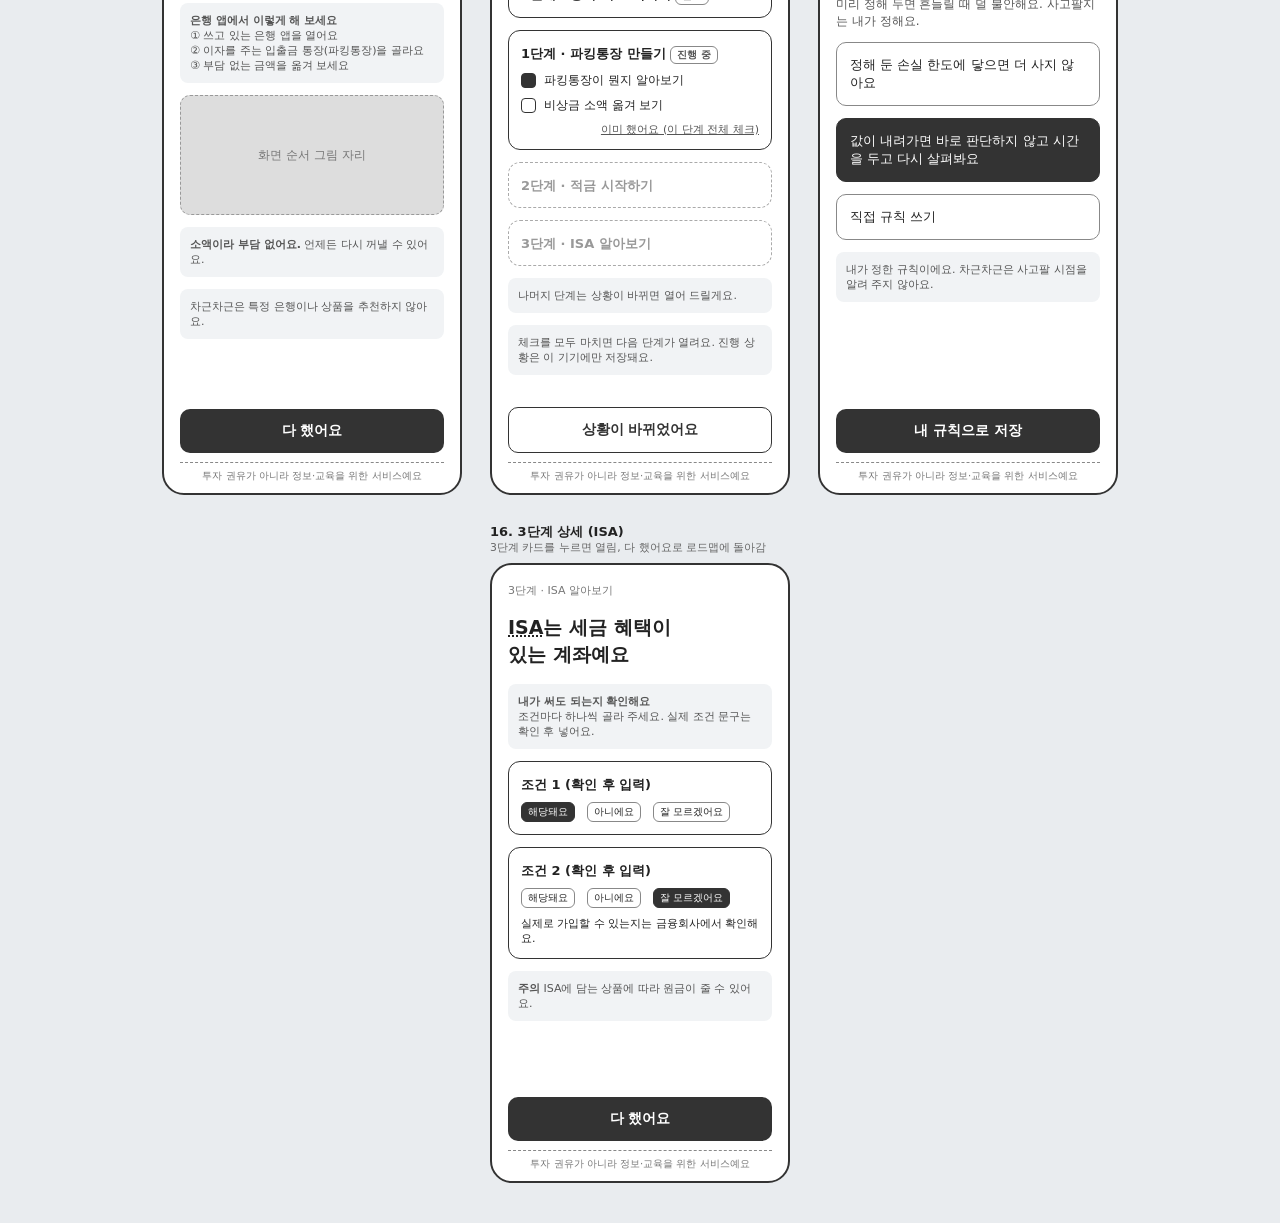
==== commit ae07d4d1: "3단계 상세(3.4) 와이어프레임 추가, 지도·플로우·기획서 화면 목록 갱신 Co-Authored-By: Claude Opus 5.5 <noreply@anthropic.com> C" ====
--- a/wireframe/index.html
+++ b/wireframe/index.html
@@ -44,15 +44,15 @@
 </head>
 <body>
 <h1>차근차근 와이어프레임 (저충실도)</h1>
-<p class="sub">docs/plan.md v1 기준 · 모바일 웹 · 화면 15장</p>
+<p class="sub">docs/plan.md v1 기준 · 모바일 웹 · 화면 16장</p>
 <div class="legend">회색 점선 박스는 이미지·일러스트 자리입니다. 문구는 기획서의 확정 내용이며, 법적 검토 전입니다. 납입 제안 금액의 비율은 임의 값으로 테스트에서 조정합니다.
 <ul class="idx">
 <li><b>기본 흐름</b> 1 시작 · 2~4 진단 · 6 로드맵</li>
-<li><b>도움</b> 7 용어 사전 · 13 1단계 행동 지원</li>
+<li><b>도움</b> 7 용어 사전 · 13 1단계 행동 지원 · 16 3단계 상세(ISA)</li>
 <li><b>4단계(소액 주식), 열 때 순서</b> 5 손실 한도 → 8 안내 → 9 금액 입력 · 15 하락 대응 규칙</li>
 <li><b>한도 변경</b> 10 한도 올리기 재진단</li>
 <li><b>진단 답에 따른 분기</b> 11 여유자금 적음 · 12 수입 불규칙 · 14 손실 불안 큼</li>
-<li><b>바로 가기</b> 주소 끝에 #s1 ~ #s15를 붙이면 해당 화면으로 이동합니다 (예: #s11)</li>
+<li><b>바로 가기</b> 주소 끝에 #s1 ~ #s16를 붙이면 해당 화면으로 이동합니다 (예: #s11)</li>
 </ul></div>
 <div class="board">
 
@@ -264,6 +264,22 @@
   <div class="legal">투자 권유가 아니라 정보·교육을 위한 서비스예요</div>
 </div></figure>
 
+<figure id="s16"><figcaption>16. 3단계 상세 (ISA)<small>3단계 카드를 누르면 열림, 다 했어요로 로드맵에 돌아감</small></figcaption>
+<div class="phone">
+  <div class="step">3단계 · ISA 알아보기</div>
+  <h2><span class="term">ISA</span>는 세금 혜택이<br>있는 계좌예요</h2>
+  <div class="note"><b>내가 써도 되는지 확인해요</b><br>조건마다 하나씩 골라 주세요. 실제 조건 문구는 확인 후 넣어요.</div>
+  <div class="stage"><b>조건 1 (확인 후 입력)</b>
+    <div class="row"><span style="display:inline-block;border:1px solid #888;border-radius:6px;padding:2px 6px;font-size:10px;margin-right:4px;background:#333;color:#fff;border-color:#333">해당돼요</span><span style="display:inline-block;border:1px solid #888;border-radius:6px;padding:2px 6px;font-size:10px;margin-right:4px">아니에요</span><span style="display:inline-block;border:1px solid #888;border-radius:6px;padding:2px 6px;font-size:10px;margin-right:4px">잘 모르겠어요</span></div></div>
+  <div class="stage"><b>조건 2 (확인 후 입력)</b>
+    <div class="row"><span style="display:inline-block;border:1px solid #888;border-radius:6px;padding:2px 6px;font-size:10px;margin-right:4px">해당돼요</span><span style="display:inline-block;border:1px solid #888;border-radius:6px;padding:2px 6px;font-size:10px;margin-right:4px">아니에요</span><span style="display:inline-block;border:1px solid #888;border-radius:6px;padding:2px 6px;font-size:10px;margin-right:4px;background:#333;color:#fff;border-color:#333">잘 모르겠어요</span></div>
+    <div class="row" style="font-size:11px">실제로 가입할 수 있는지는 금융회사에서 확인해요.</div></div>
+  <div class="note"><b>주의</b> ISA에 담는 상품에 따라 원금이 줄 수 있어요.</div>
+  <div class="btn">다 했어요</div>
+  <div class="legal">투자 권유가 아니라 정보·교육을 위한 서비스예요</div>
+</div></figure>
+
+
 
 
 
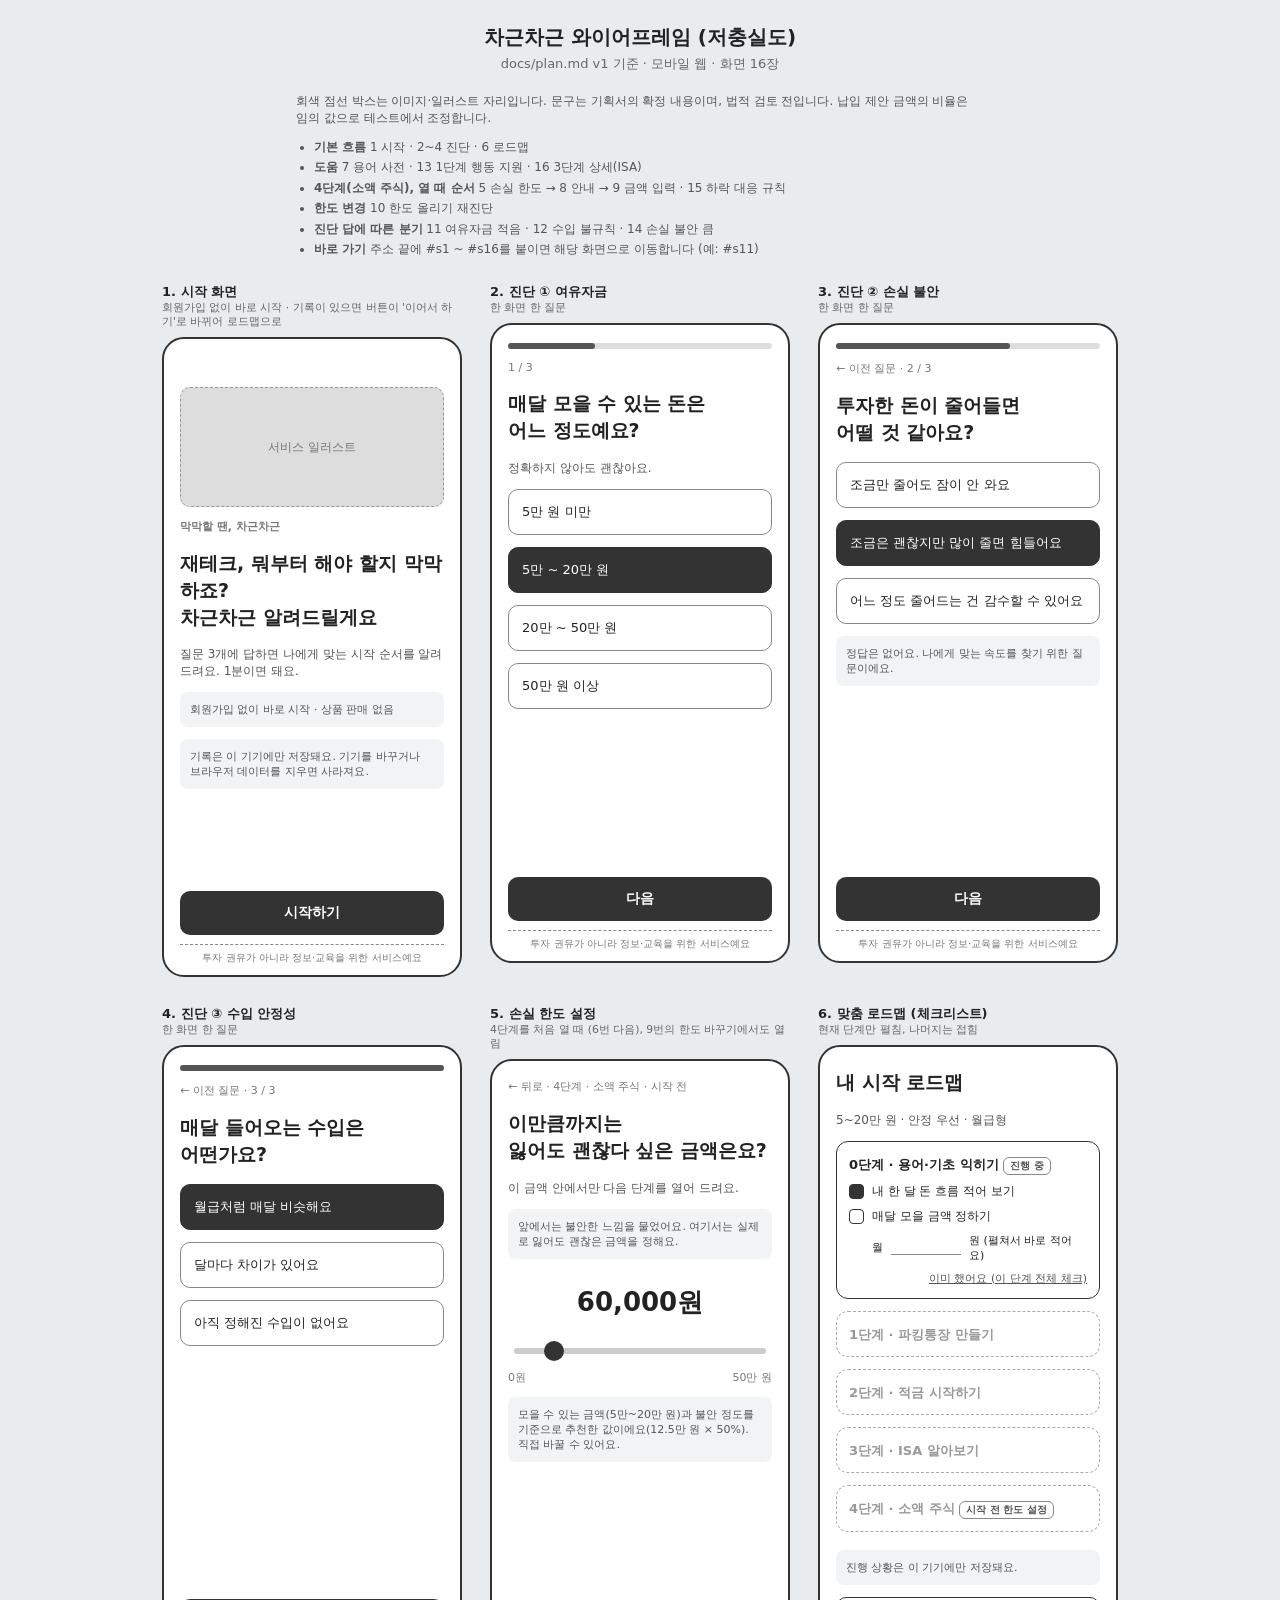
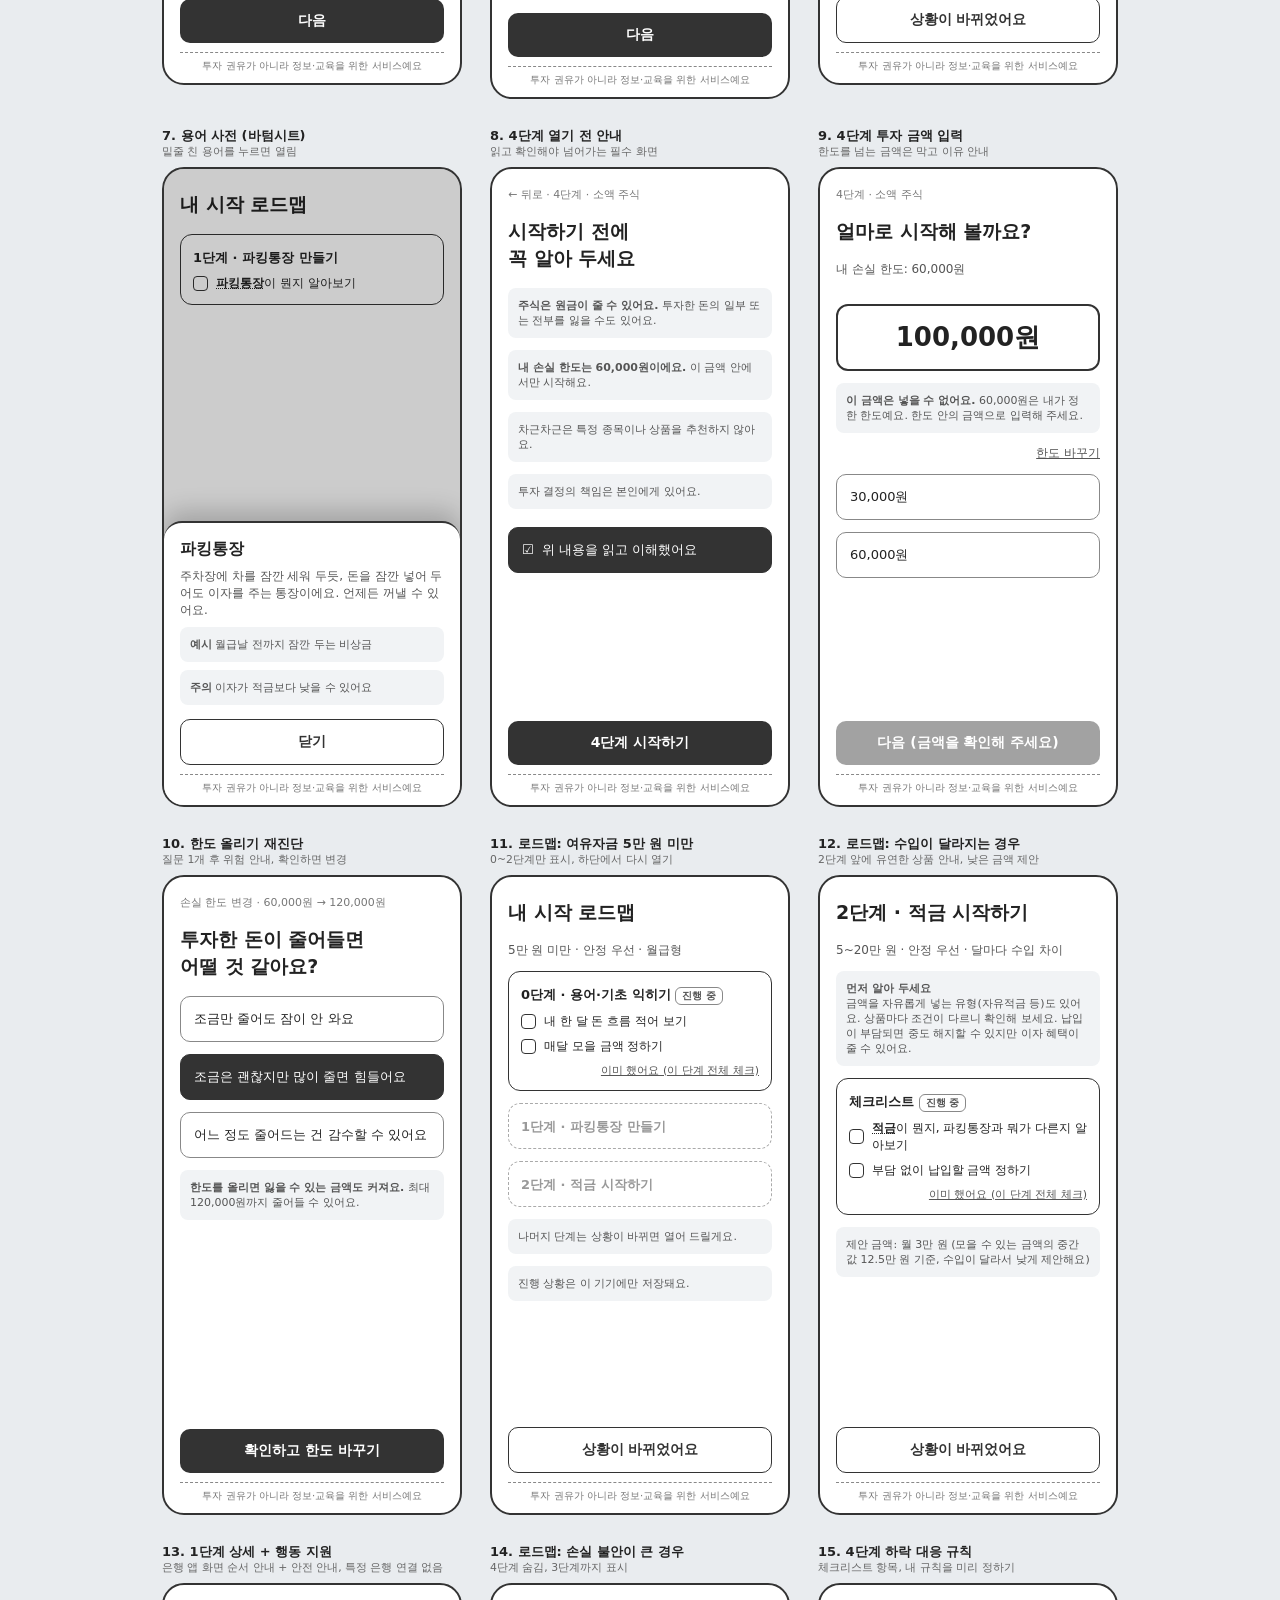
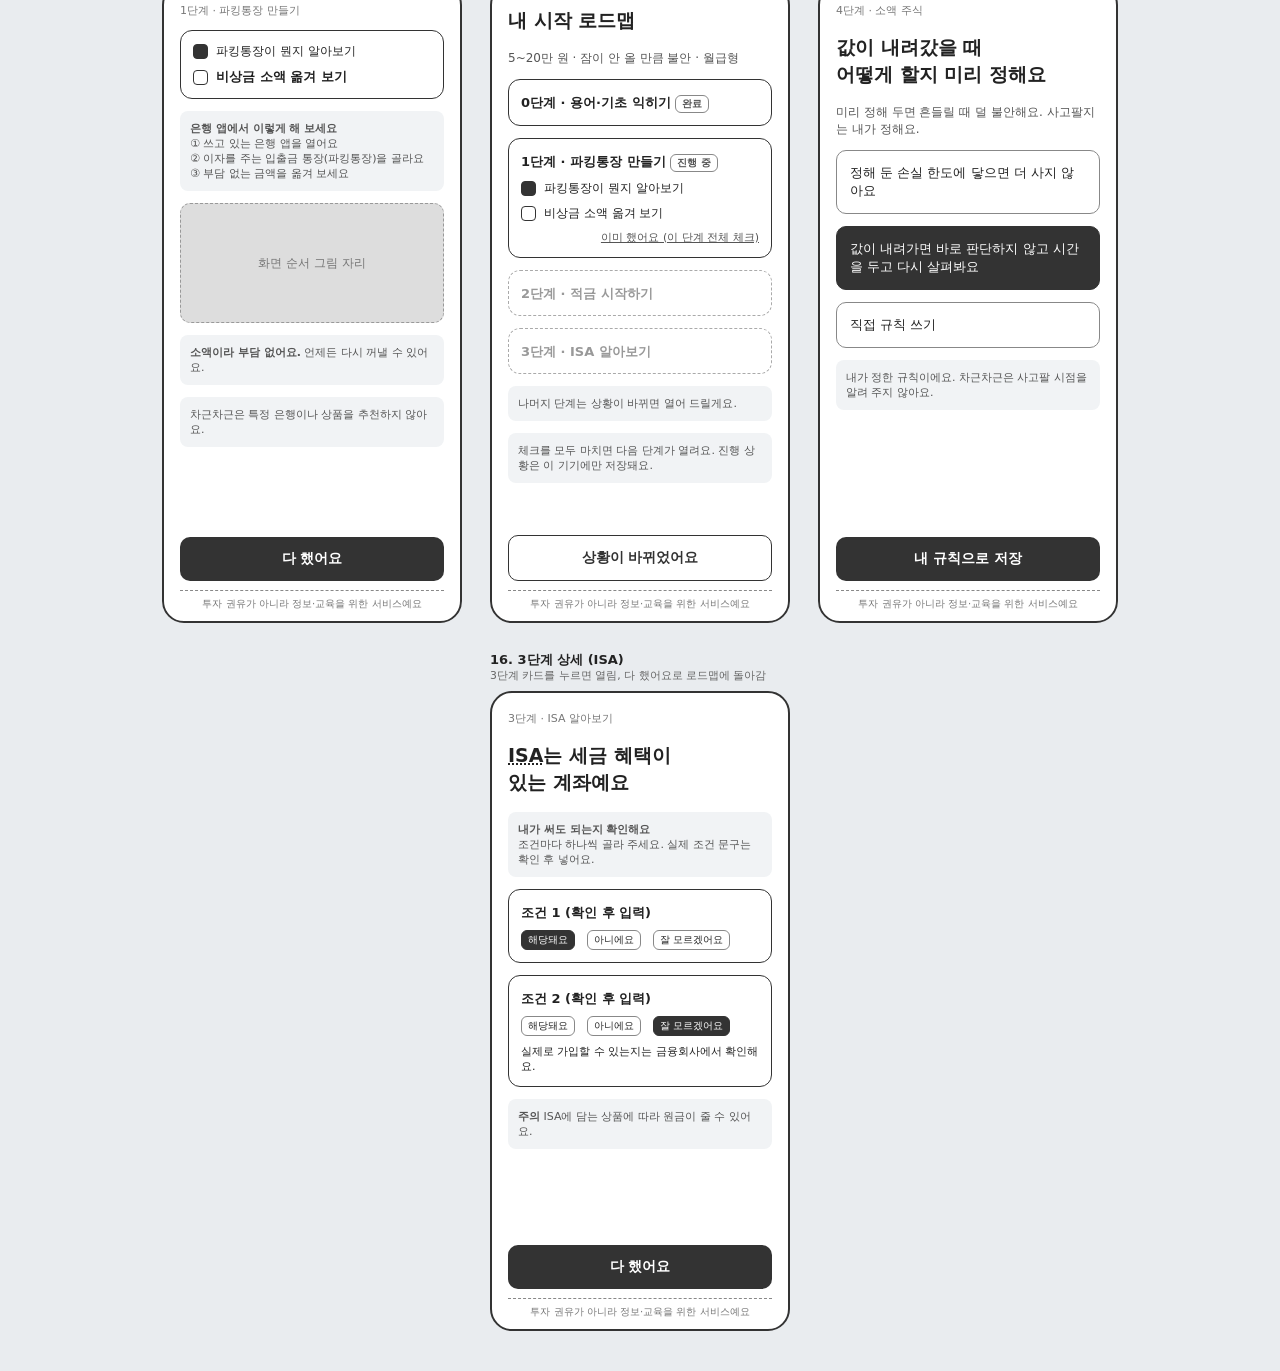
==== commit 39eec628: "plan-check: 플로우로 기획 점검, 결정 8개 반영 (플로우·와이어프레임·기획서) Co-Authored-By: Claude Opus 5.5 <noreply@anthropic" ====
--- a/wireframe/index.html
+++ b/wireframe/index.html
@@ -13,7 +13,7 @@
 figure{margin:0;width:300px}
 figcaption{font-size:13px;font-weight:700;margin-bottom:8px}
 figcaption small{display:block;font-weight:400;color:#666}
-.phone{height:620px;background:#fff;border:2px solid #333;border-radius:22px;padding:18px 16px 40px;display:flex;flex-direction:column;gap:12px;position:relative;overflow:hidden}
+.phone{height:640px;background:#fff;border:2px solid #333;border-radius:22px;padding:18px 16px 40px;display:flex;flex-direction:column;gap:12px;position:relative;overflow:hidden}
 .bar{height:6px;background:#ddd;border-radius:9px}.bar i{display:block;height:100%;width:var(--p);background:#555;border-radius:9px}
 .step{font-size:11px;color:#777}
 h2{font-size:19px;margin:4px 0;line-height:1.4}
@@ -56,7 +56,7 @@
 </ul></div>
 <div class="board">
 
-<figure id="s1"><figcaption>1. 시작 화면<small>회원가입 없이 바로 시작</small></figcaption>
+<figure id="s1"><figcaption>1. 시작 화면<small>회원가입 없이 바로 시작 · 기록이 있으면 버튼이 '이어서 하기'로 바뀌어 로드맵으로</small></figcaption>
 <div class="phone">
   <div style="margin-top:30px" class="img">서비스 일러스트</div>
   <div class="step" style="font-weight:700">막막할 땐, 차근차근</div>
@@ -83,7 +83,7 @@
 
 <figure id="s3"><figcaption>3. 진단 ② 손실 불안<small>한 화면 한 질문</small></figcaption>
 <div class="phone">
-  <div class="bar" style="--p:66%"><i></i></div><div class="step">2 / 3</div>
+  <div class="bar" style="--p:66%"><i></i></div><div class="step">← 이전 질문 · 2 / 3</div>
   <h2>투자한 돈이 줄어들면<br>어떨 것 같아요?</h2>
   <div class="opt">조금만 줄어도 잠이 안 와요</div>
   <div class="opt on">조금은 괜찮지만 많이 줄면 힘들어요</div>
@@ -95,7 +95,7 @@
 
 <figure id="s4"><figcaption>4. 진단 ③ 수입 안정성<small>한 화면 한 질문</small></figcaption>
 <div class="phone">
-  <div class="bar" style="--p:100%"><i></i></div><div class="step">3 / 3</div>
+  <div class="bar" style="--p:100%"><i></i></div><div class="step">← 이전 질문 · 3 / 3</div>
   <h2>매달 들어오는 수입은<br>어떤가요?</h2>
   <div class="opt on">월급처럼 매달 비슷해요</div>
   <div class="opt">달마다 차이가 있어요</div>
@@ -104,9 +104,9 @@
   <div class="legal">투자 권유가 아니라 정보·교육을 위한 서비스예요</div>
 </div></figure>
 
-<figure id="s5"><figcaption>5. 손실 한도 설정<small>4단계를 처음 열 때 (6번 다음)</small></figcaption>
-<div class="phone">
-  <div class="step">4단계 · 소액 주식 · 시작 전</div>
+<figure id="s5"><figcaption>5. 손실 한도 설정<small>4단계를 처음 열 때 (6번 다음), 9번의 한도 바꾸기에서도 열림</small></figcaption>
+<div class="phone">
+  <div class="step">← 뒤로 · 4단계 · 소액 주식 · 시작 전</div>
   <h2>이만큼까지는<br>잃어도 괜찮다 싶은 금액은요?</h2>
   <p>이 금액 안에서만 다음 단계를 열어 드려요.</p>
   <div class="note">앞에서는 불안한 느낌을 물었어요. 여기서는 실제로 잃어도 괜찮은 금액을 정해요.</div>
@@ -125,6 +125,7 @@
   <div class="stage"><b>0단계 · 용어·기초 익히기 <span class="tag">진행 중</span></b>
     <div class="row"><span class="cb ck"></span>내 한 달 돈 흐름 적어 보기</div>
     <div class="row"><span class="cb"></span>매달 모을 금액 정하기</div>
+    <div class="row" style="padding-left:23px;font-size:11px">월 <span style="display:inline-block;width:70px;border-bottom:1px solid #888">&nbsp;</span> 원 (펼쳐서 바로 적어요)</div>
     <div class="row" style="justify-content:flex-end;font-size:11px;text-decoration:underline;color:#555">이미 했어요 (이 단계 전체 체크)</div></div>
   <div class="stage lock"><b>1단계 · 파킹통장 만들기</b></div>
   <div class="stage lock"><b>2단계 · 적금 시작하기</b></div>
@@ -154,7 +155,7 @@
 
 <figure id="s8"><figcaption>8. 4단계 열기 전 안내<small>읽고 확인해야 넘어가는 필수 화면</small></figcaption>
 <div class="phone">
-  <div class="step">4단계 · 소액 주식</div>
+  <div class="step">← 뒤로 · 4단계 · 소액 주식</div>
   <h2>시작하기 전에<br>꼭 알아 두세요</h2>
   <div class="note"><b>주식은 원금이 줄 수 있어요.</b> 투자한 돈의 일부 또는 전부를 잃을 수도 있어요.</div>
   <div class="note"><b>내 손실 한도는 60,000원이에요.</b> 이 금액 안에서만 시작해요.</div>
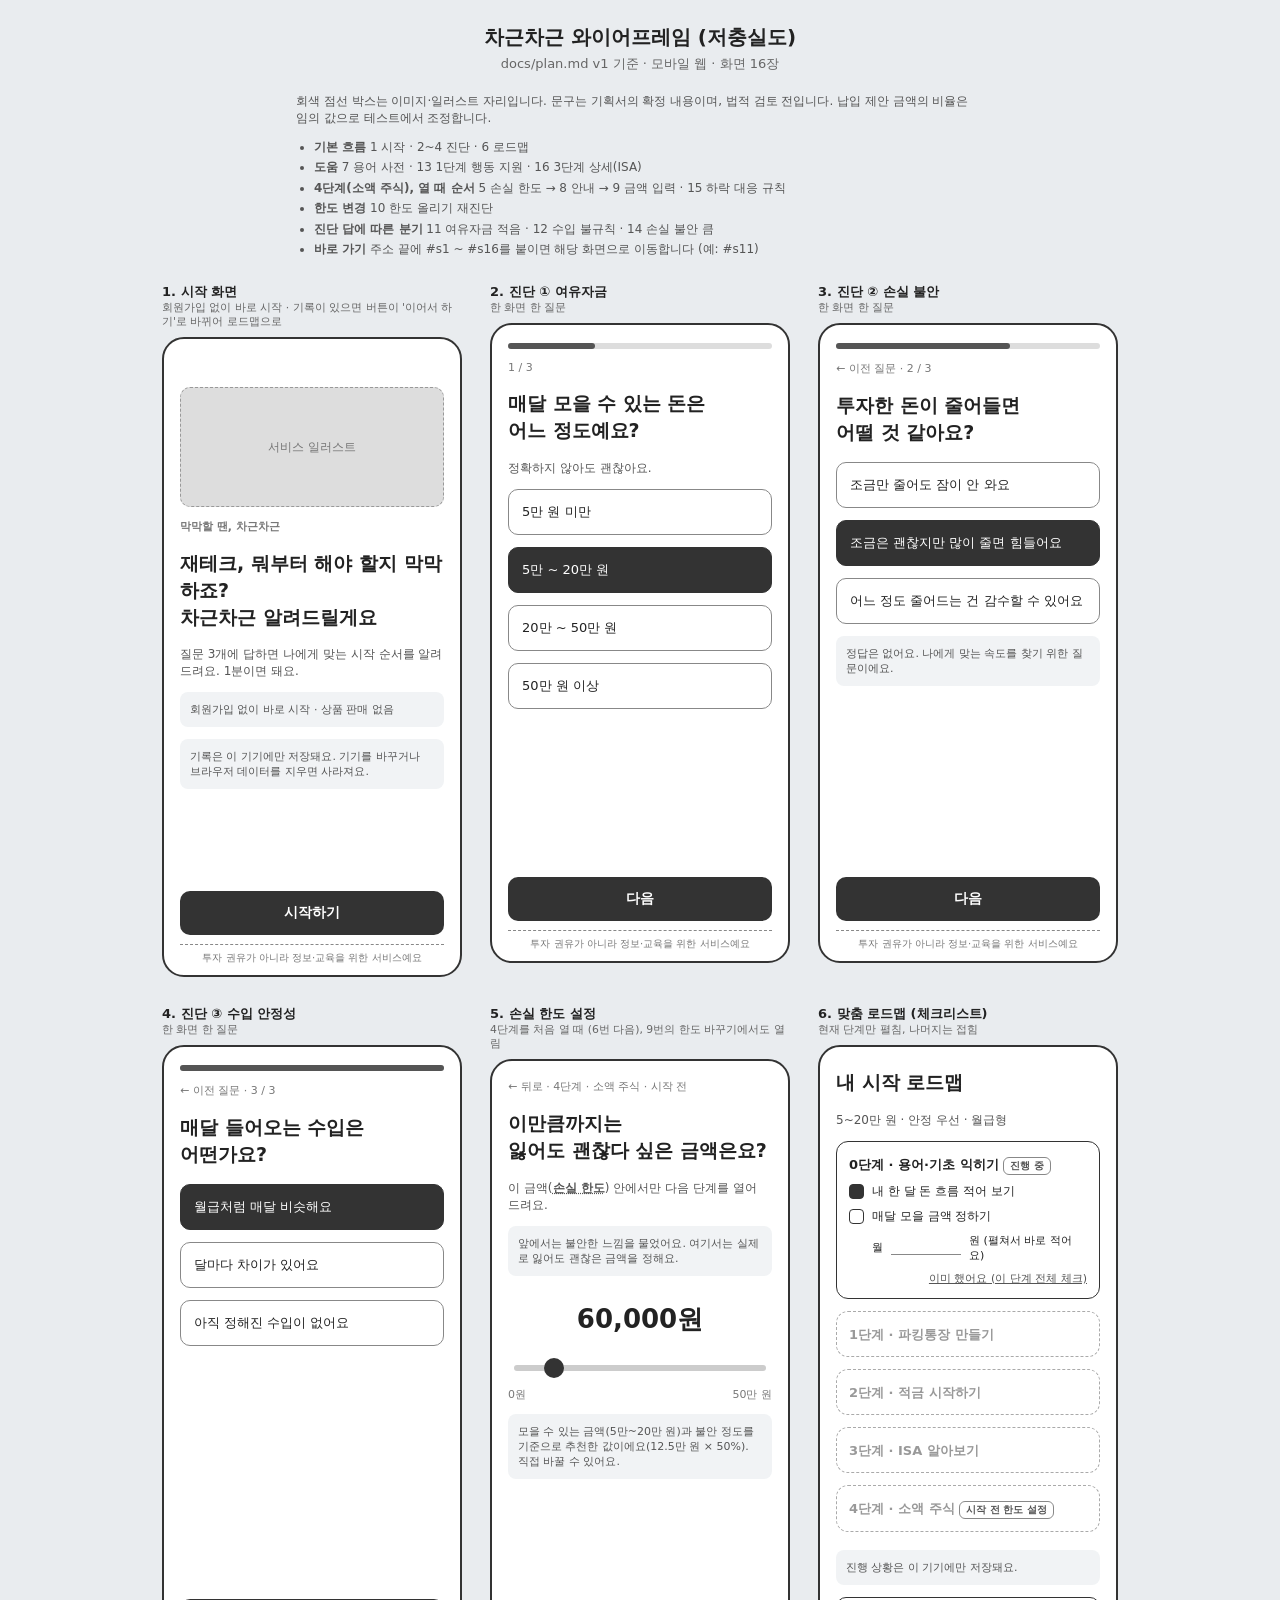
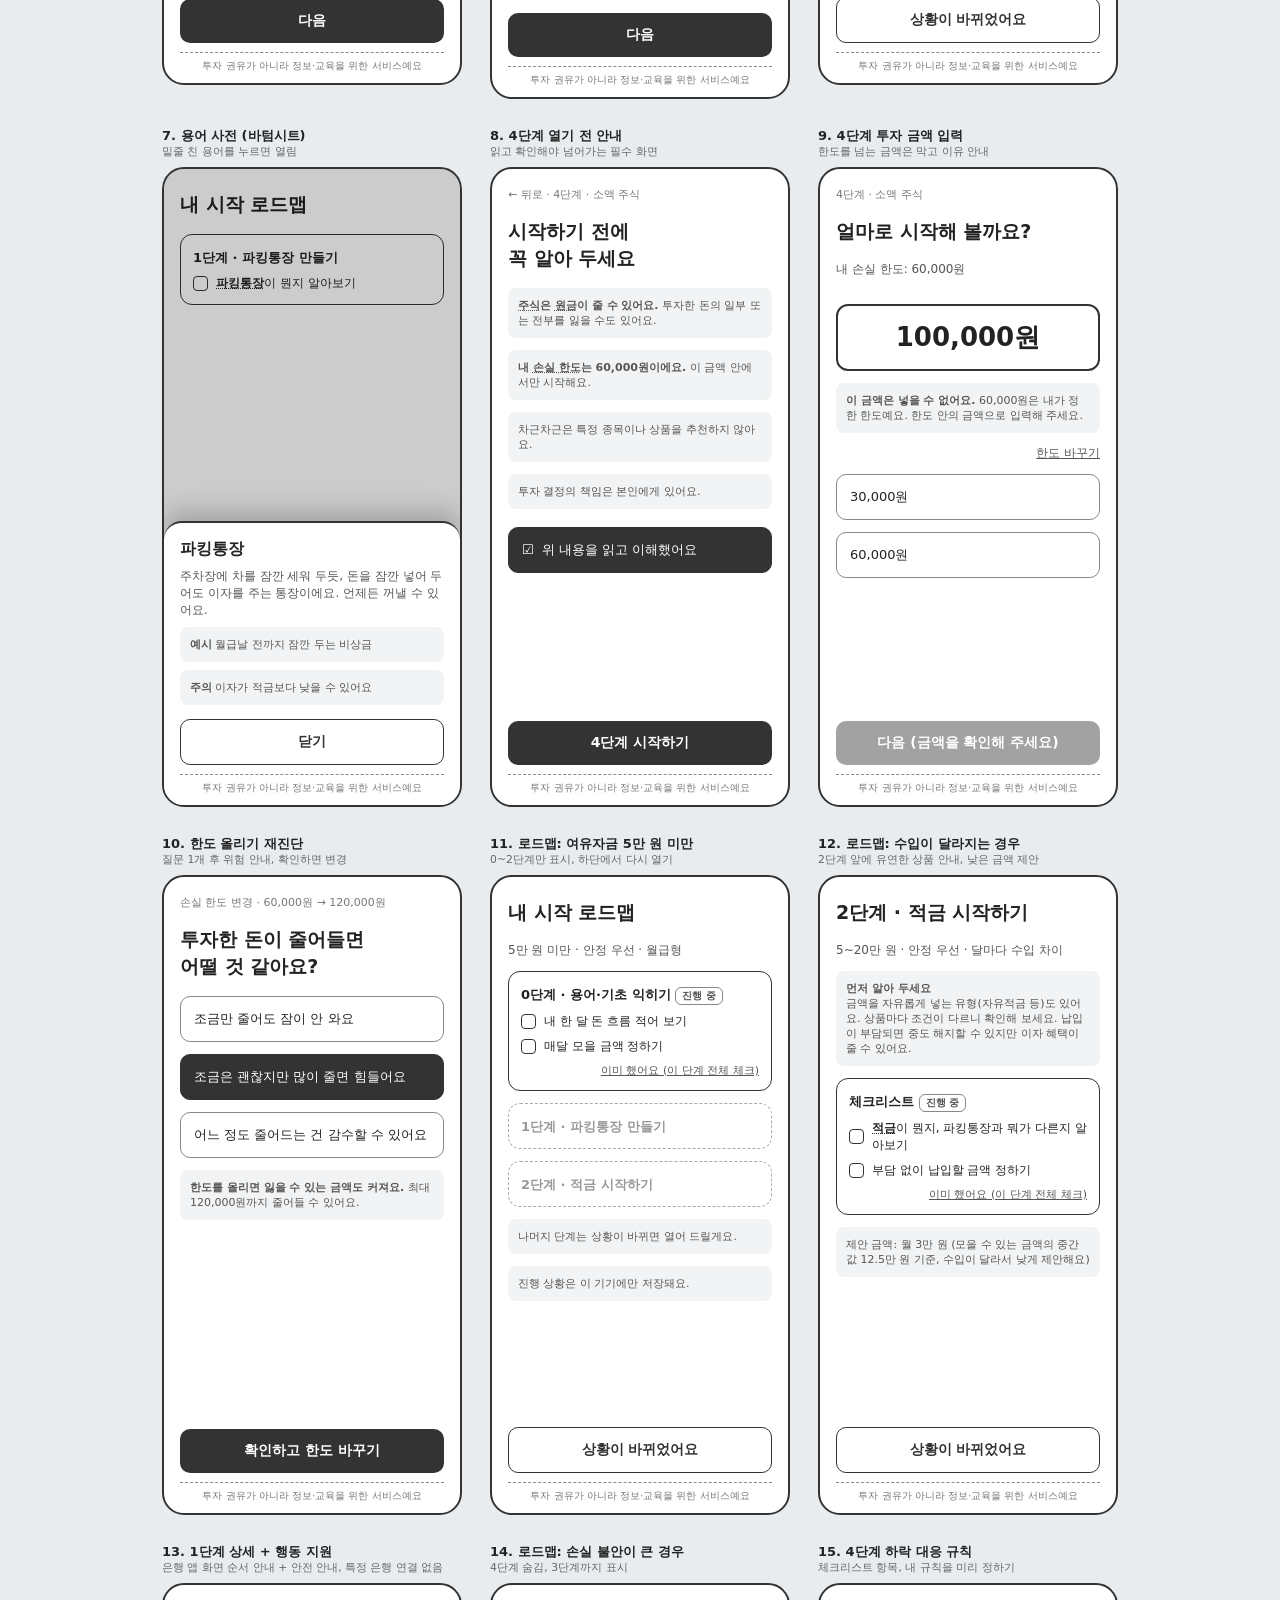
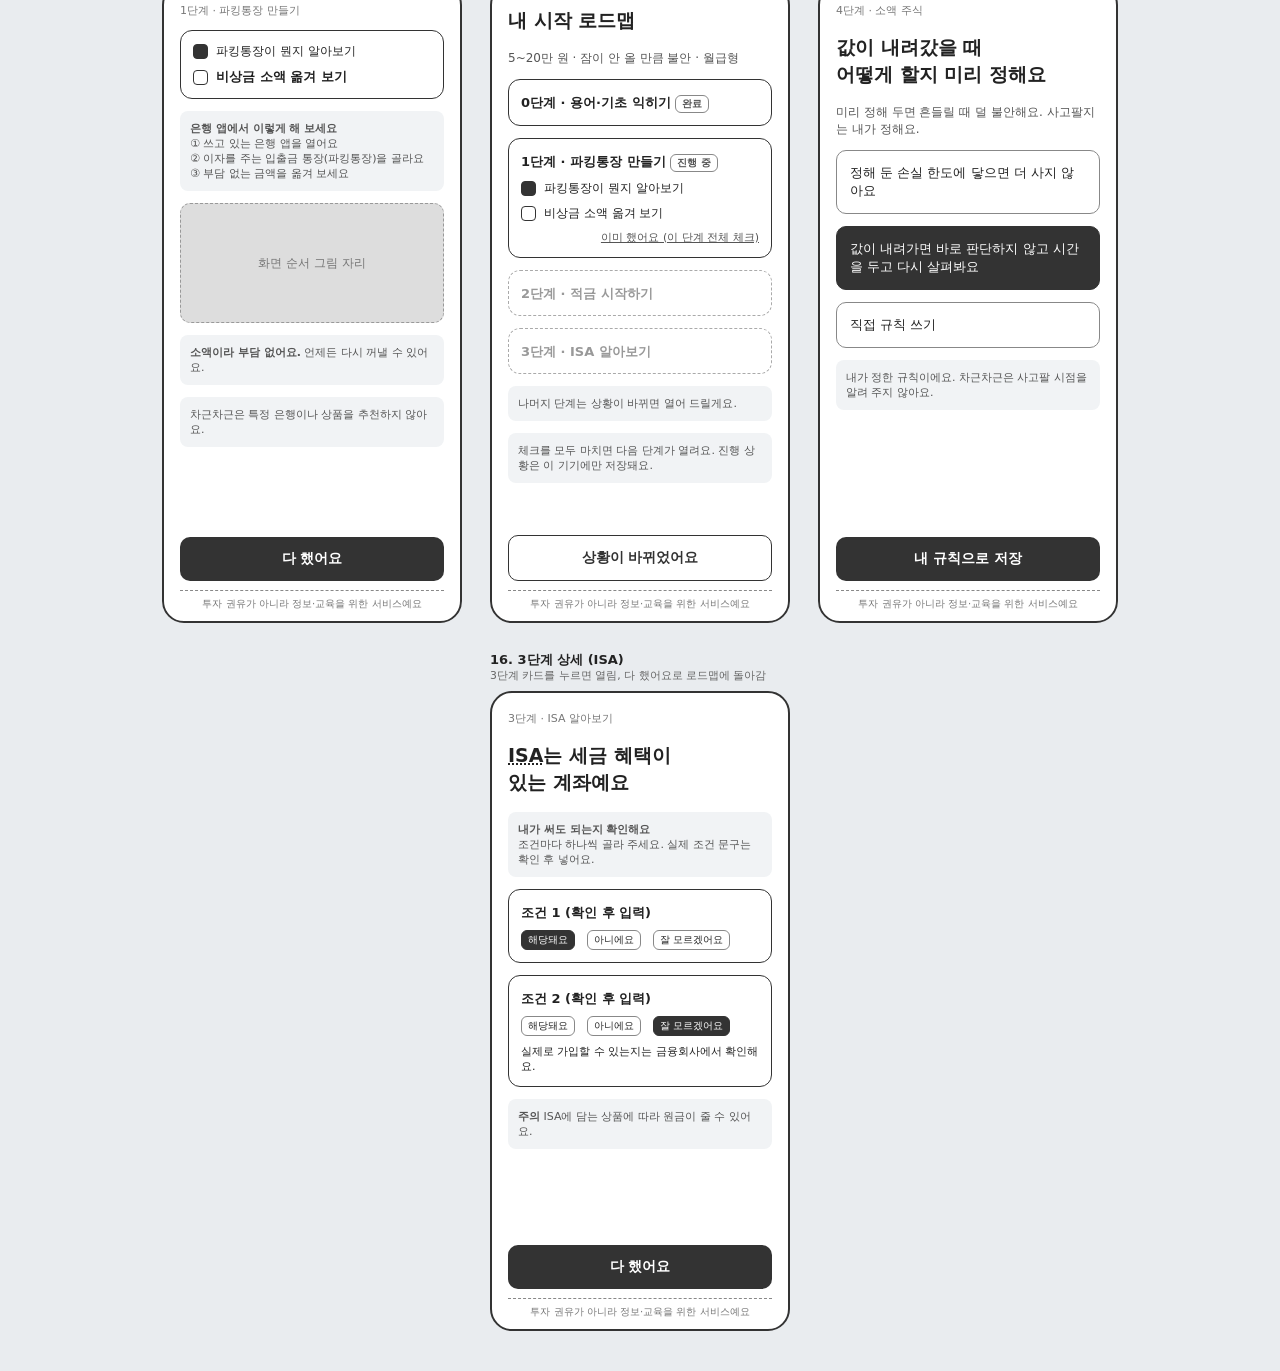
==== commit c637cfdc: "plan-check 2차: 결과 화면을 기획서에 반영, 4단계 화면에 용어 사전 연결 Co-Authored-By: Claude Opus 5.5 <noreply@anthropic.c" ====
--- a/wireframe/index.html
+++ b/wireframe/index.html
@@ -108,7 +108,7 @@
 <div class="phone">
   <div class="step">← 뒤로 · 4단계 · 소액 주식 · 시작 전</div>
   <h2>이만큼까지는<br>잃어도 괜찮다 싶은 금액은요?</h2>
-  <p>이 금액 안에서만 다음 단계를 열어 드려요.</p>
+  <p>이 금액(<span class="term">손실 한도</span>) 안에서만 다음 단계를 열어 드려요.</p>
   <div class="note">앞에서는 불안한 느낌을 물었어요. 여기서는 실제로 잃어도 괜찮은 금액을 정해요.</div>
   <div class="amount">60,000원</div>
   <div class="slider"></div>
@@ -157,8 +157,8 @@
 <div class="phone">
   <div class="step">← 뒤로 · 4단계 · 소액 주식</div>
   <h2>시작하기 전에<br>꼭 알아 두세요</h2>
-  <div class="note"><b>주식은 원금이 줄 수 있어요.</b> 투자한 돈의 일부 또는 전부를 잃을 수도 있어요.</div>
-  <div class="note"><b>내 손실 한도는 60,000원이에요.</b> 이 금액 안에서만 시작해요.</div>
+  <div class="note"><b><span class="term">주식</span>은 <span class="term">원금</span>이 줄 수 있어요.</b> 투자한 돈의 일부 또는 전부를 잃을 수도 있어요.</div>
+  <div class="note"><b>내 <span class="term">손실 한도</span>는 60,000원이에요.</b> 이 금액 안에서만 시작해요.</div>
   <div class="note">차근차근은 특정 종목이나 상품을 추천하지 않아요.</div>
   <div class="note">투자 결정의 책임은 본인에게 있어요.</div>
   <div class="opt on" style="margin-top:6px"><span style="margin-right:8px">&#9745;</span>위 내용을 읽고 이해했어요</div>
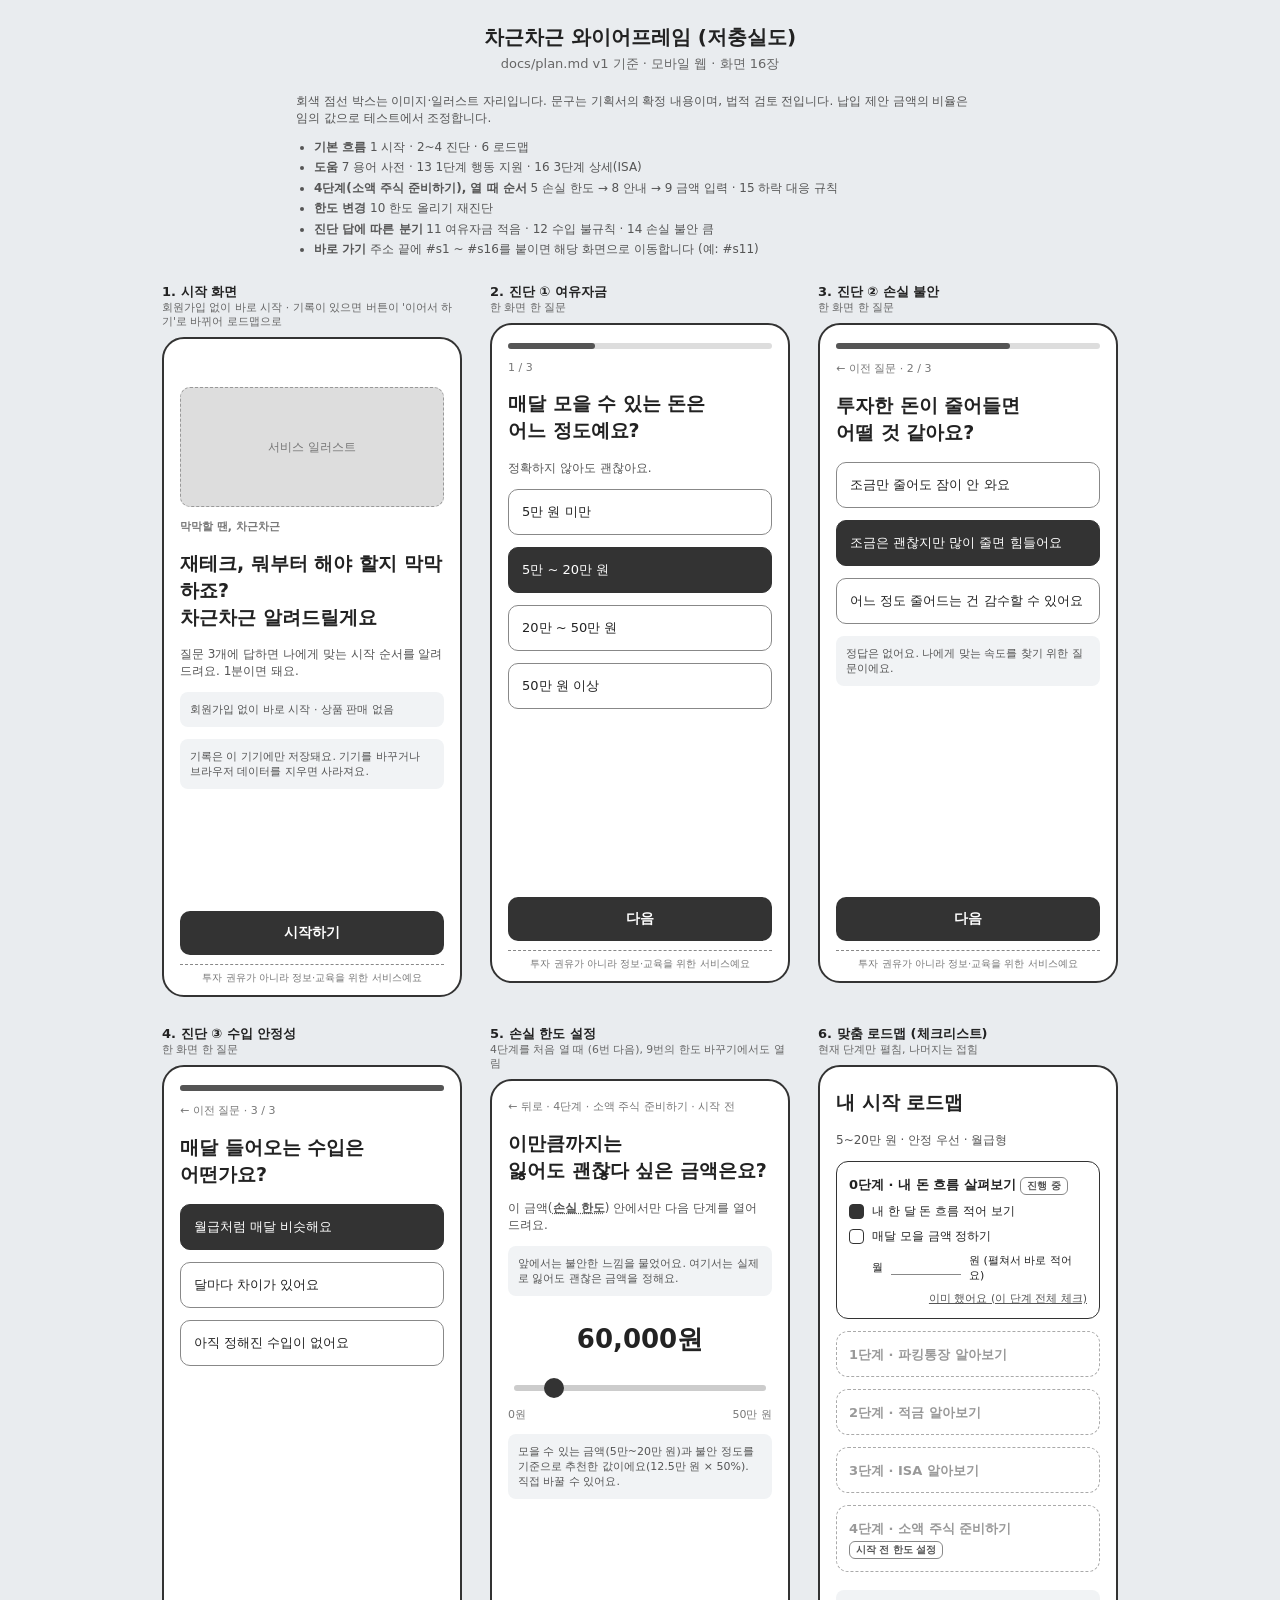
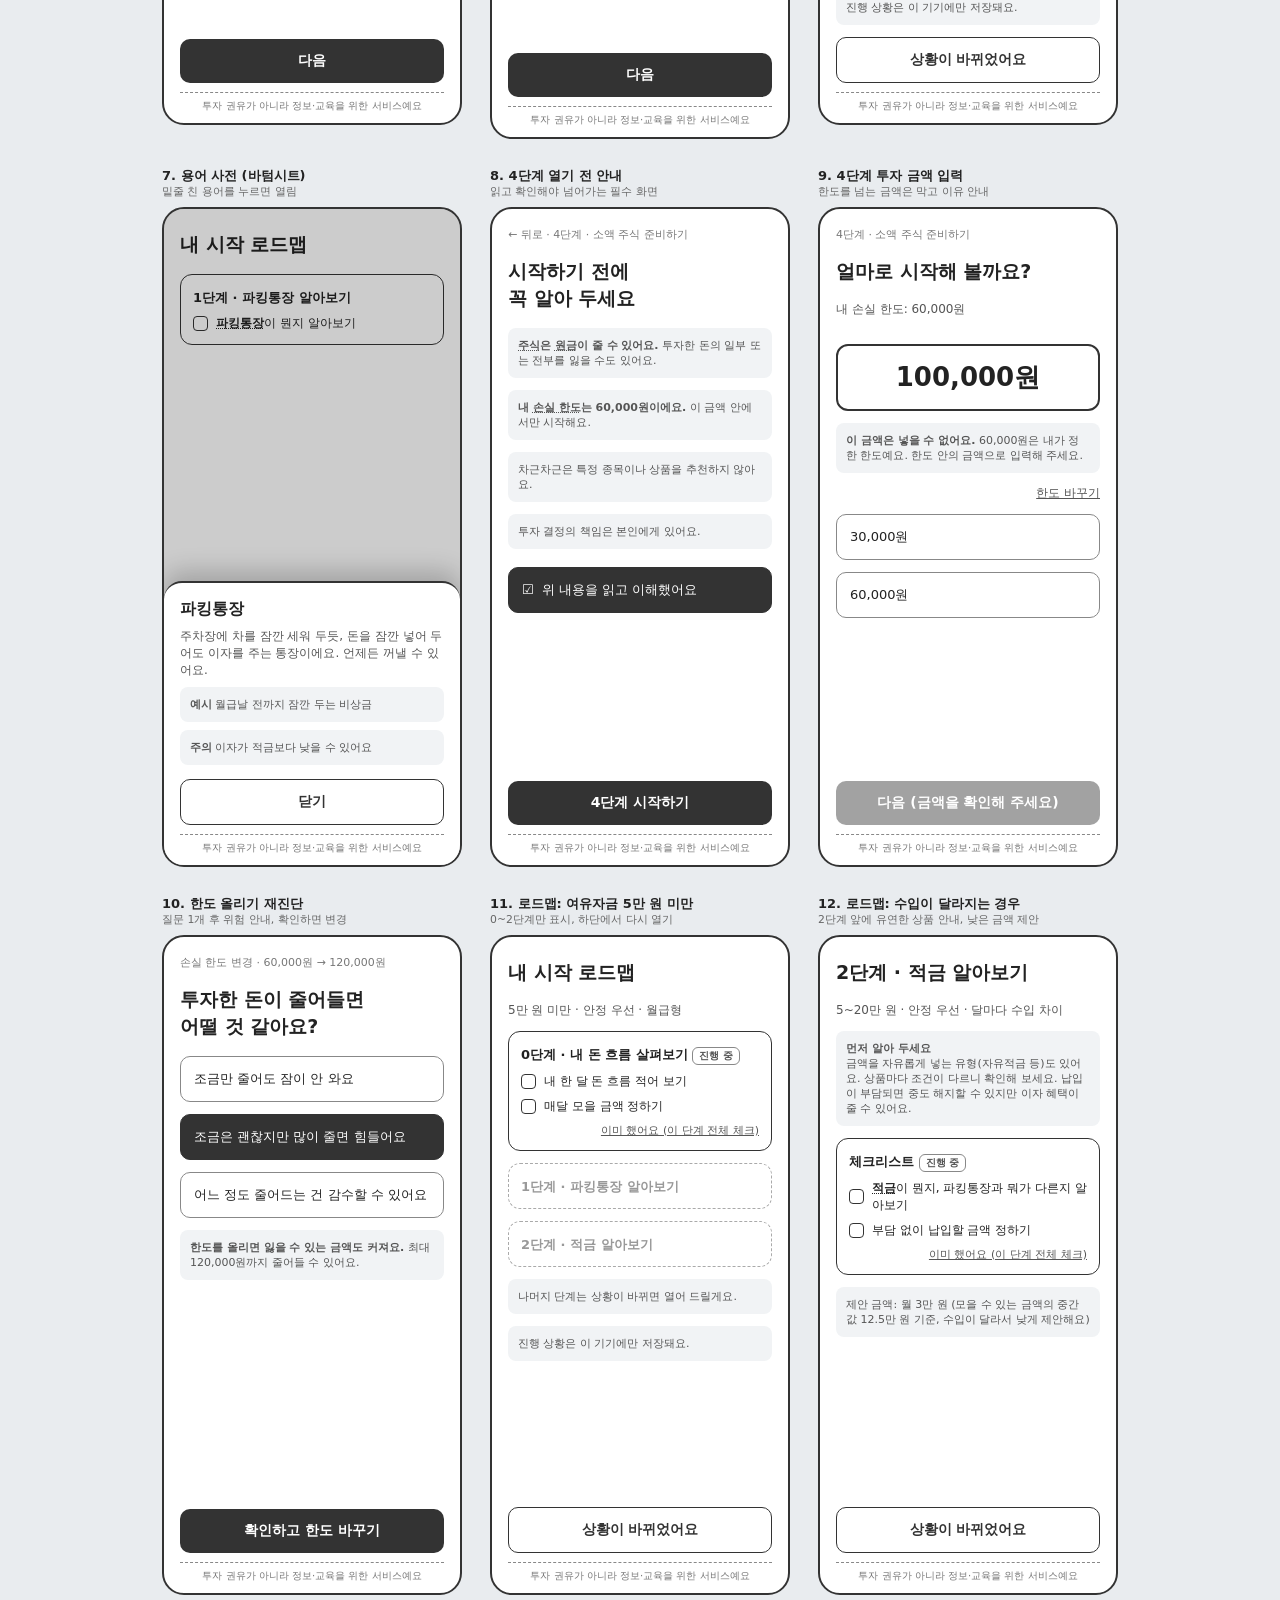
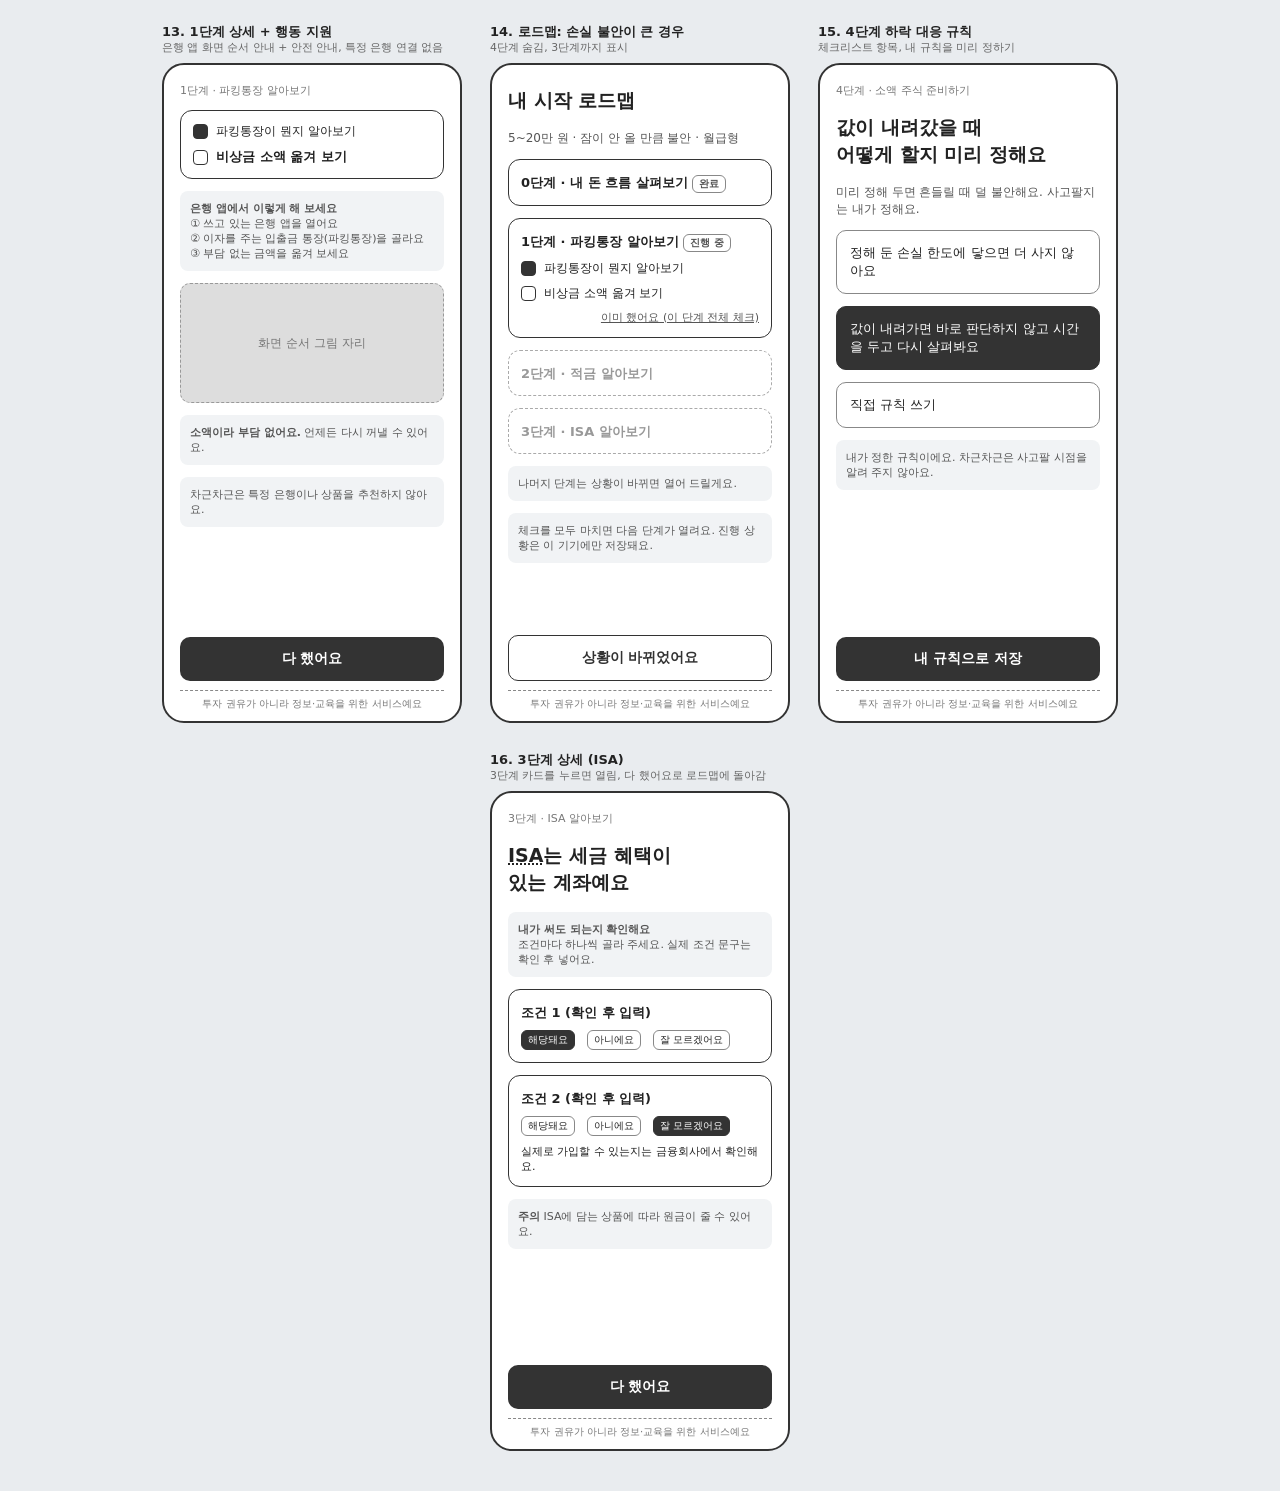
==== commit cf7bb8e6: "단계 이름을 체크리스트 항목에 맞게 변경 (내 돈 흐름 살펴보기, 파킹통장 알아보기, 적금 알아보기, 소액 주식 준비하기) Co-Authored-By: Claude Opus 5.5" ====
--- a/wireframe/index.html
+++ b/wireframe/index.html
@@ -13,7 +13,7 @@
 figure{margin:0;width:300px}
 figcaption{font-size:13px;font-weight:700;margin-bottom:8px}
 figcaption small{display:block;font-weight:400;color:#666}
-.phone{height:640px;background:#fff;border:2px solid #333;border-radius:22px;padding:18px 16px 40px;display:flex;flex-direction:column;gap:12px;position:relative;overflow:hidden}
+.phone{height:660px;background:#fff;border:2px solid #333;border-radius:22px;padding:18px 16px 40px;display:flex;flex-direction:column;gap:12px;position:relative;overflow:hidden}
 .bar{height:6px;background:#ddd;border-radius:9px}.bar i{display:block;height:100%;width:var(--p);background:#555;border-radius:9px}
 .step{font-size:11px;color:#777}
 h2{font-size:19px;margin:4px 0;line-height:1.4}
@@ -49,7 +49,7 @@
 <ul class="idx">
 <li><b>기본 흐름</b> 1 시작 · 2~4 진단 · 6 로드맵</li>
 <li><b>도움</b> 7 용어 사전 · 13 1단계 행동 지원 · 16 3단계 상세(ISA)</li>
-<li><b>4단계(소액 주식), 열 때 순서</b> 5 손실 한도 → 8 안내 → 9 금액 입력 · 15 하락 대응 규칙</li>
+<li><b>4단계(소액 주식 준비하기), 열 때 순서</b> 5 손실 한도 → 8 안내 → 9 금액 입력 · 15 하락 대응 규칙</li>
 <li><b>한도 변경</b> 10 한도 올리기 재진단</li>
 <li><b>진단 답에 따른 분기</b> 11 여유자금 적음 · 12 수입 불규칙 · 14 손실 불안 큼</li>
 <li><b>바로 가기</b> 주소 끝에 #s1 ~ #s16를 붙이면 해당 화면으로 이동합니다 (예: #s11)</li>
@@ -106,7 +106,7 @@
 
 <figure id="s5"><figcaption>5. 손실 한도 설정<small>4단계를 처음 열 때 (6번 다음), 9번의 한도 바꾸기에서도 열림</small></figcaption>
 <div class="phone">
-  <div class="step">← 뒤로 · 4단계 · 소액 주식 · 시작 전</div>
+  <div class="step">← 뒤로 · 4단계 · 소액 주식 준비하기 · 시작 전</div>
   <h2>이만큼까지는<br>잃어도 괜찮다 싶은 금액은요?</h2>
   <p>이 금액(<span class="term">손실 한도</span>) 안에서만 다음 단계를 열어 드려요.</p>
   <div class="note">앞에서는 불안한 느낌을 물었어요. 여기서는 실제로 잃어도 괜찮은 금액을 정해요.</div>
@@ -122,15 +122,15 @@
 <div class="phone">
   <h2>내 시작 로드맵</h2>
   <p>5~20만 원 · 안정 우선 · 월급형</p>
-  <div class="stage"><b>0단계 · 용어·기초 익히기 <span class="tag">진행 중</span></b>
+  <div class="stage"><b>0단계 · 내 돈 흐름 살펴보기 <span class="tag">진행 중</span></b>
     <div class="row"><span class="cb ck"></span>내 한 달 돈 흐름 적어 보기</div>
     <div class="row"><span class="cb"></span>매달 모을 금액 정하기</div>
     <div class="row" style="padding-left:23px;font-size:11px">월 <span style="display:inline-block;width:70px;border-bottom:1px solid #888">&nbsp;</span> 원 (펼쳐서 바로 적어요)</div>
     <div class="row" style="justify-content:flex-end;font-size:11px;text-decoration:underline;color:#555">이미 했어요 (이 단계 전체 체크)</div></div>
-  <div class="stage lock"><b>1단계 · 파킹통장 만들기</b></div>
-  <div class="stage lock"><b>2단계 · 적금 시작하기</b></div>
+  <div class="stage lock"><b>1단계 · 파킹통장 알아보기</b></div>
+  <div class="stage lock"><b>2단계 · 적금 알아보기</b></div>
   <div class="stage lock"><b>3단계 · ISA 알아보기</b></div>
-  <div class="stage lock"><b>4단계 · 소액 주식 <span class="tag">시작 전 한도 설정</span></b></div>
+  <div class="stage lock"><b>4단계 · 소액 주식 준비하기 <span class="tag">시작 전 한도 설정</span></b></div>
   <div class="note" style="margin-top:auto">진행 상황은 이 기기에만 저장돼요.</div>
   <div class="btn ghost">상황이 바뀌었어요</div>
   <div class="legal">투자 권유가 아니라 정보·교육을 위한 서비스예요</div>
@@ -139,7 +139,7 @@
 <figure id="s7"><figcaption>7. 용어 사전 (바텀시트)<small>밑줄 친 용어를 누르면 열림</small></figcaption>
 <div class="phone">
   <h2>내 시작 로드맵</h2>
-  <div class="stage"><b>1단계 · 파킹통장 만들기</b>
+  <div class="stage"><b>1단계 · 파킹통장 알아보기</b>
     <div class="row"><span class="cb"></span><span><span class="term">파킹통장</span>이 뭔지 알아보기</span></div></div>
   <div class="dim"></div>
   <div class="sheet">
@@ -155,7 +155,7 @@
 
 <figure id="s8"><figcaption>8. 4단계 열기 전 안내<small>읽고 확인해야 넘어가는 필수 화면</small></figcaption>
 <div class="phone">
-  <div class="step">← 뒤로 · 4단계 · 소액 주식</div>
+  <div class="step">← 뒤로 · 4단계 · 소액 주식 준비하기</div>
   <h2>시작하기 전에<br>꼭 알아 두세요</h2>
   <div class="note"><b><span class="term">주식</span>은 <span class="term">원금</span>이 줄 수 있어요.</b> 투자한 돈의 일부 또는 전부를 잃을 수도 있어요.</div>
   <div class="note"><b>내 <span class="term">손실 한도</span>는 60,000원이에요.</b> 이 금액 안에서만 시작해요.</div>
@@ -168,7 +168,7 @@
 
 <figure id="s9"><figcaption>9. 4단계 투자 금액 입력<small>한도를 넘는 금액은 막고 이유 안내</small></figcaption>
 <div class="phone">
-  <div class="step">4단계 · 소액 주식</div>
+  <div class="step">4단계 · 소액 주식 준비하기</div>
   <h2>얼마로 시작해 볼까요?</h2>
   <p>내 손실 한도: 60,000원</p>
   <div class="amount" style="border:2px solid #333;border-radius:12px;padding:14px">100,000원</div>
@@ -196,12 +196,12 @@
 <div class="phone">
   <h2>내 시작 로드맵</h2>
   <p>5만 원 미만 · 안정 우선 · 월급형</p>
-  <div class="stage"><b>0단계 · 용어·기초 익히기 <span class="tag">진행 중</span></b>
+  <div class="stage"><b>0단계 · 내 돈 흐름 살펴보기 <span class="tag">진행 중</span></b>
     <div class="row"><span class="cb"></span>내 한 달 돈 흐름 적어 보기</div>
     <div class="row"><span class="cb"></span>매달 모을 금액 정하기</div>
     <div class="row" style="justify-content:flex-end;font-size:11px;text-decoration:underline;color:#555">이미 했어요 (이 단계 전체 체크)</div></div>
-  <div class="stage lock"><b>1단계 · 파킹통장 만들기</b></div>
-  <div class="stage lock"><b>2단계 · 적금 시작하기</b></div>
+  <div class="stage lock"><b>1단계 · 파킹통장 알아보기</b></div>
+  <div class="stage lock"><b>2단계 · 적금 알아보기</b></div>
   <div class="note">나머지 단계는 상황이 바뀌면 열어 드릴게요.</div>
   <div class="note">진행 상황은 이 기기에만 저장돼요.</div>
   <div class="btn ghost" style="margin-top:auto">상황이 바뀌었어요</div>
@@ -210,7 +210,7 @@
 
 <figure id="s12"><figcaption>12. 로드맵: 수입이 달라지는 경우<small>2단계 앞에 유연한 상품 안내, 낮은 금액 제안</small></figcaption>
 <div class="phone">
-  <h2>2단계 · 적금 시작하기</h2>
+  <h2>2단계 · 적금 알아보기</h2>
   <p>5~20만 원 · 안정 우선 · 달마다 수입 차이</p>
   <div class="note"><b>먼저 알아 두세요</b><br>금액을 자유롭게 넣는 유형(자유적금 등)도 있어요. 상품마다 조건이 다르니 확인해 보세요. 납입이 부담되면 중도 해지할 수 있지만 이자 혜택이 줄 수 있어요.</div>
   <div class="stage"><b>체크리스트 <span class="tag">진행 중</span></b>
@@ -224,7 +224,7 @@
 
 <figure id="s13"><figcaption>13. 1단계 상세 + 행동 지원<small>은행 앱 화면 순서 안내 + 안전 안내, 특정 은행 연결 없음</small></figcaption>
 <div class="phone">
-  <div class="step">1단계 · 파킹통장 만들기</div>
+  <div class="step">1단계 · 파킹통장 알아보기</div>
   <div class="stage"><div class="row" style="margin-top:0"><span class="cb ck"></span>파킹통장이 뭔지 알아보기</div>
     <div class="row"><span class="cb"></span><b>비상금 소액 옮겨 보기</b></div></div>
   <div class="note"><b>은행 앱에서 이렇게 해 보세요</b><br>① 쓰고 있는 은행 앱을 열어요<br>② 이자를 주는 입출금 통장(파킹통장)을 골라요<br>③ 부담 없는 금액을 옮겨 보세요</div>
@@ -239,12 +239,12 @@
 <div class="phone">
   <h2>내 시작 로드맵</h2>
   <p>5~20만 원 · 잠이 안 올 만큼 불안 · 월급형</p>
-  <div class="stage"><b>0단계 · 용어·기초 익히기 <span class="tag">완료</span></b></div>
-  <div class="stage"><b>1단계 · 파킹통장 만들기 <span class="tag">진행 중</span></b>
+  <div class="stage"><b>0단계 · 내 돈 흐름 살펴보기 <span class="tag">완료</span></b></div>
+  <div class="stage"><b>1단계 · 파킹통장 알아보기 <span class="tag">진행 중</span></b>
     <div class="row"><span class="cb ck"></span>파킹통장이 뭔지 알아보기</div>
     <div class="row"><span class="cb"></span>비상금 소액 옮겨 보기</div>
     <div class="row" style="justify-content:flex-end;font-size:11px;text-decoration:underline;color:#555">이미 했어요 (이 단계 전체 체크)</div></div>
-  <div class="stage lock"><b>2단계 · 적금 시작하기</b></div>
+  <div class="stage lock"><b>2단계 · 적금 알아보기</b></div>
   <div class="stage lock"><b>3단계 · ISA 알아보기</b></div>
   <div class="note">나머지 단계는 상황이 바뀌면 열어 드릴게요.</div>
   <div class="note">체크를 모두 마치면 다음 단계가 열려요. 진행 상황은 이 기기에만 저장돼요.</div>
@@ -254,7 +254,7 @@
 
 <figure id="s15"><figcaption>15. 4단계 하락 대응 규칙<small>체크리스트 항목, 내 규칙을 미리 정하기</small></figcaption>
 <div class="phone">
-  <div class="step">4단계 · 소액 주식</div>
+  <div class="step">4단계 · 소액 주식 준비하기</div>
   <h2>값이 내려갔을 때<br>어떻게 할지 미리 정해요</h2>
   <p>미리 정해 두면 흔들릴 때 덜 불안해요. 사고팔지는 내가 정해요.</p>
   <div class="opt">정해 둔 손실 한도에 닿으면 더 사지 않아요</div>
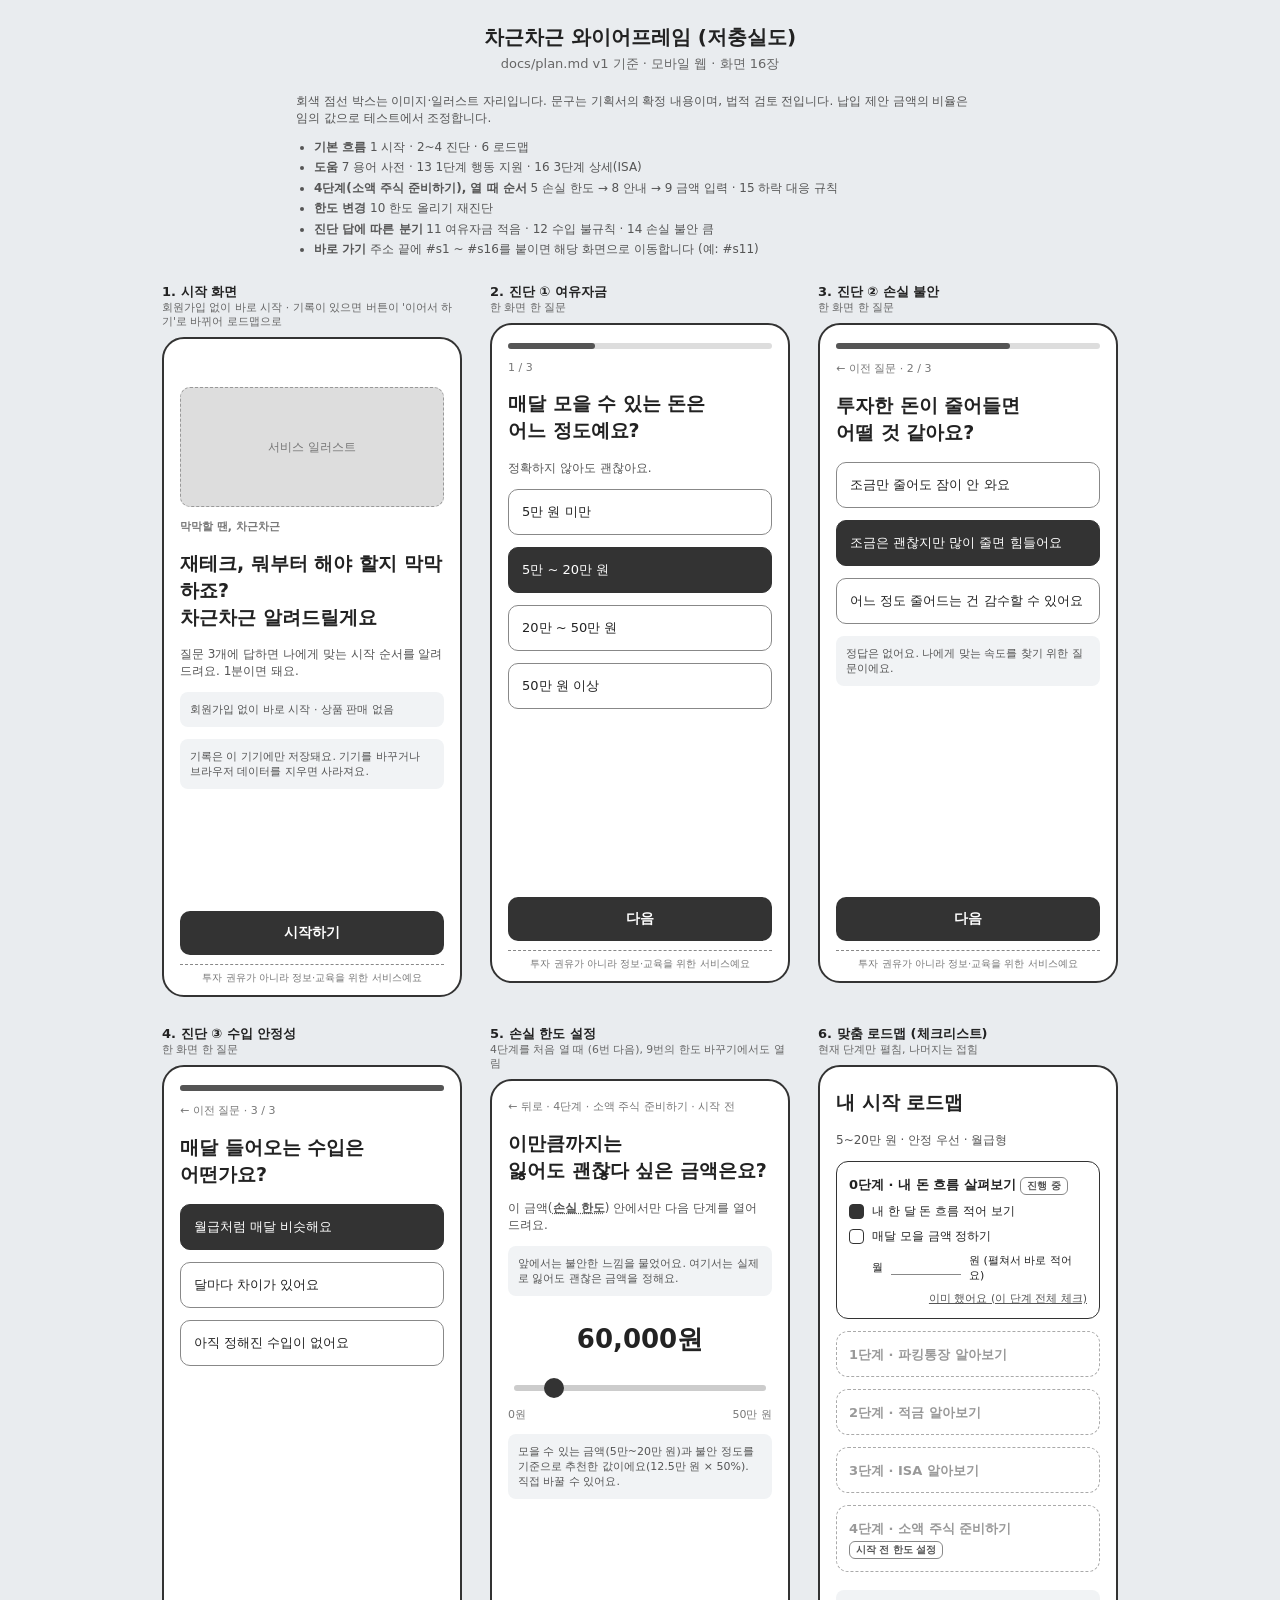
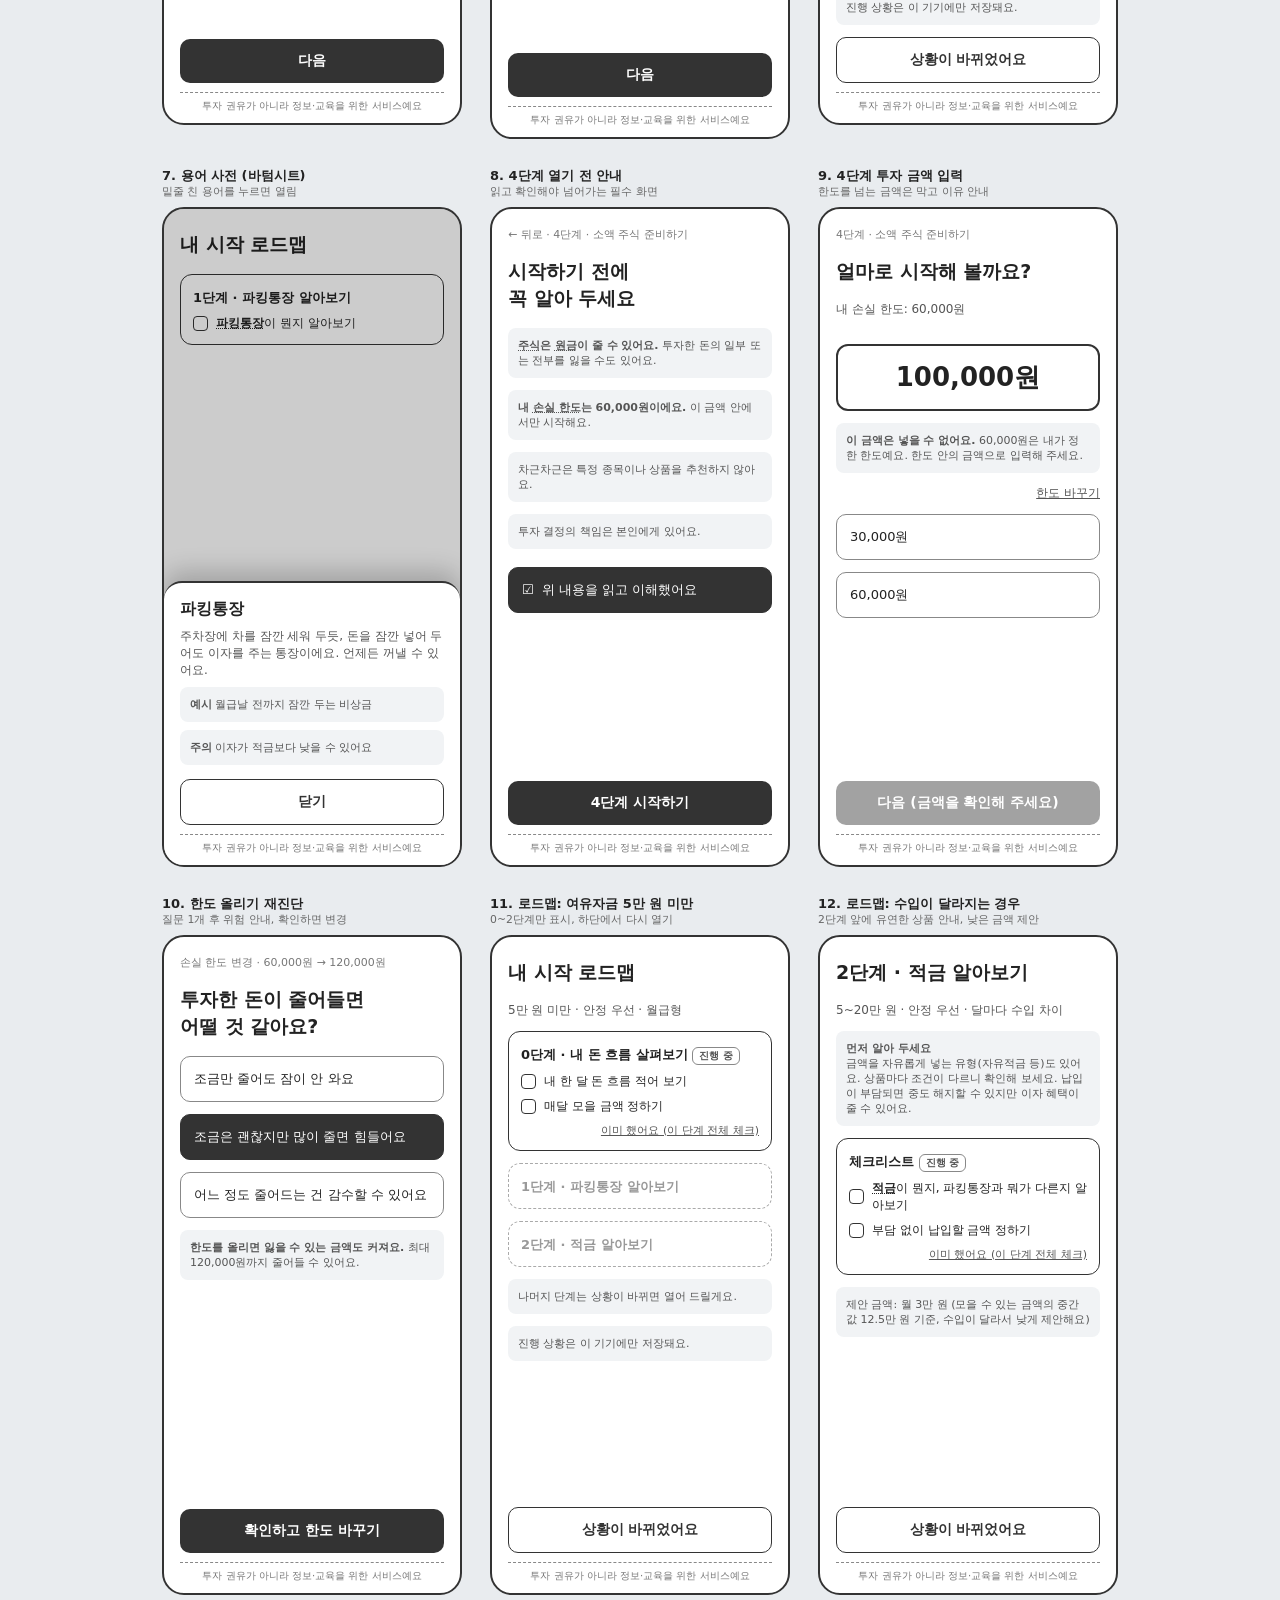
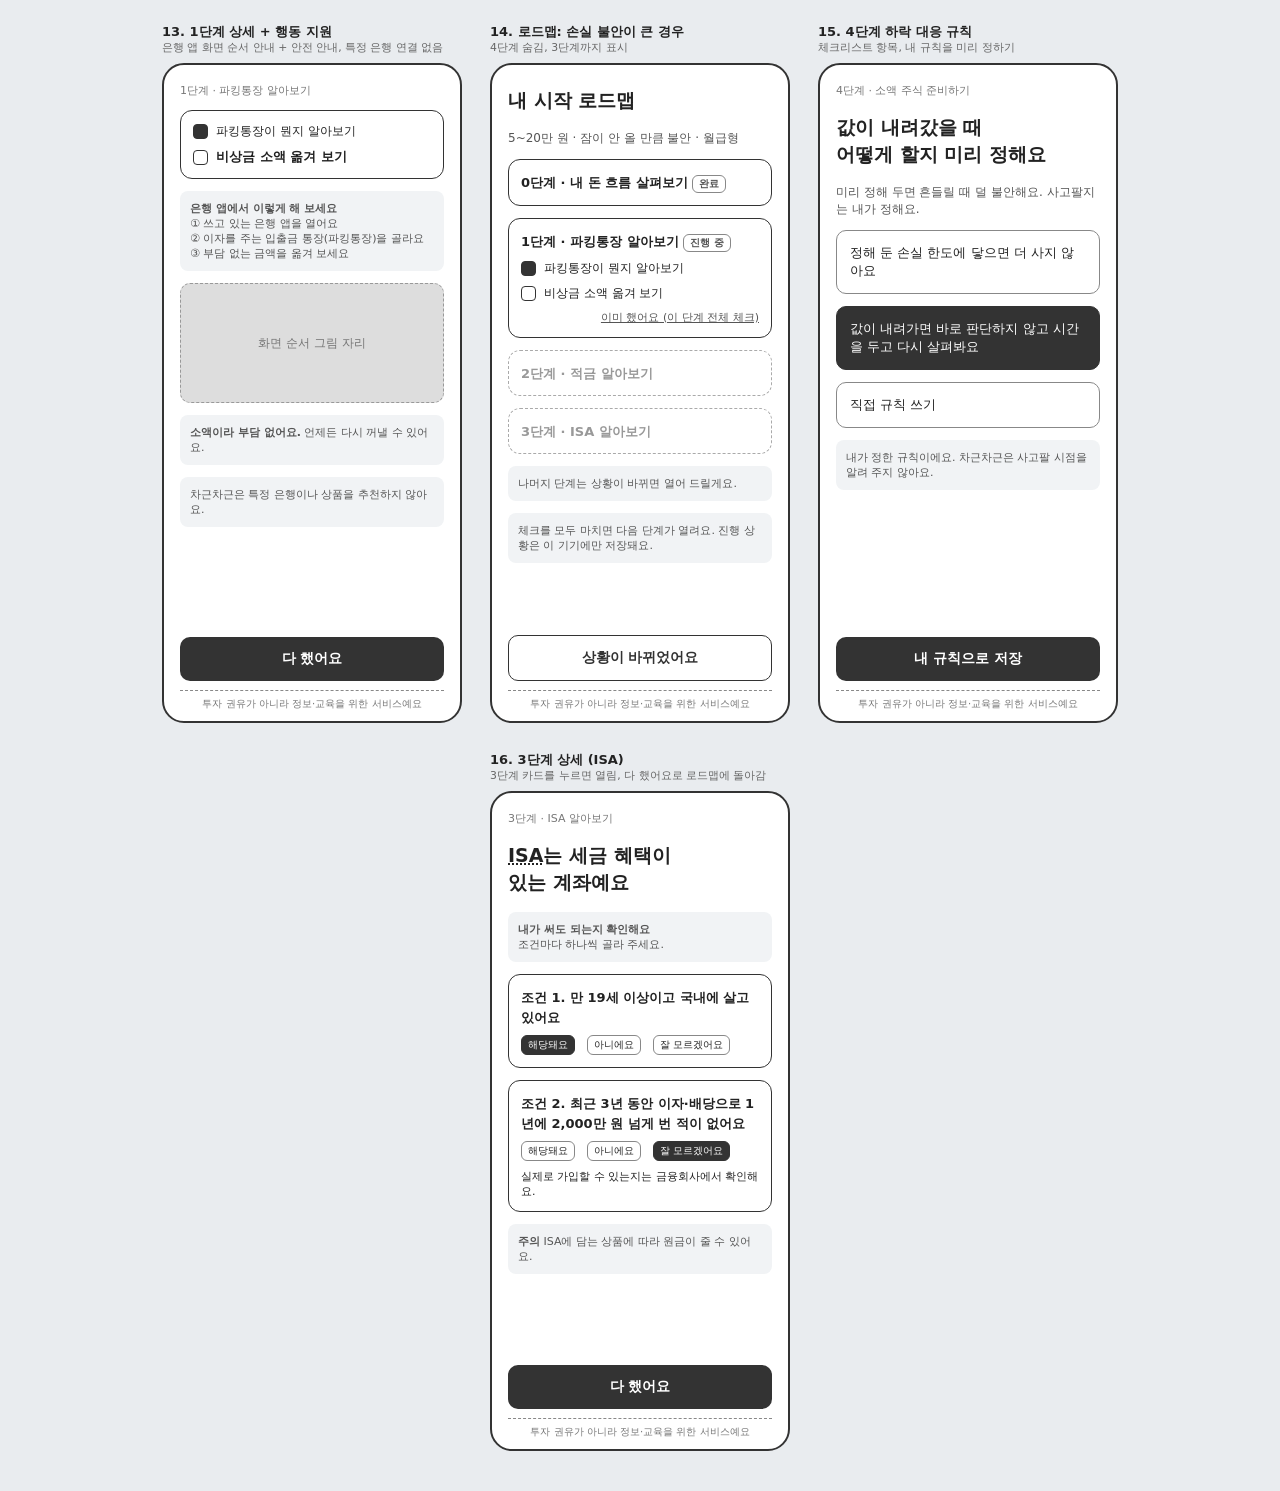
==== commit 68e9eec6: "3단계 상세(3.4)에 실제 ISA 가입 조건 2가지 넣음 Co-Authored-By: Claude Opus 5.5 <noreply@anthropic.com> Claude-Sess" ====
--- a/wireframe/index.html
+++ b/wireframe/index.html
@@ -269,10 +269,10 @@
 <div class="phone">
   <div class="step">3단계 · ISA 알아보기</div>
   <h2><span class="term">ISA</span>는 세금 혜택이<br>있는 계좌예요</h2>
-  <div class="note"><b>내가 써도 되는지 확인해요</b><br>조건마다 하나씩 골라 주세요. 실제 조건 문구는 확인 후 넣어요.</div>
-  <div class="stage"><b>조건 1 (확인 후 입력)</b>
+  <div class="note"><b>내가 써도 되는지 확인해요</b><br>조건마다 하나씩 골라 주세요.</div>
+  <div class="stage"><b>조건 1. 만 19세 이상이고 국내에 살고 있어요</b>
     <div class="row"><span style="display:inline-block;border:1px solid #888;border-radius:6px;padding:2px 6px;font-size:10px;margin-right:4px;background:#333;color:#fff;border-color:#333">해당돼요</span><span style="display:inline-block;border:1px solid #888;border-radius:6px;padding:2px 6px;font-size:10px;margin-right:4px">아니에요</span><span style="display:inline-block;border:1px solid #888;border-radius:6px;padding:2px 6px;font-size:10px;margin-right:4px">잘 모르겠어요</span></div></div>
-  <div class="stage"><b>조건 2 (확인 후 입력)</b>
+  <div class="stage"><b>조건 2. 최근 3년 동안 이자·배당으로 1년에 2,000만 원 넘게 번 적이 없어요</b>
     <div class="row"><span style="display:inline-block;border:1px solid #888;border-radius:6px;padding:2px 6px;font-size:10px;margin-right:4px">해당돼요</span><span style="display:inline-block;border:1px solid #888;border-radius:6px;padding:2px 6px;font-size:10px;margin-right:4px">아니에요</span><span style="display:inline-block;border:1px solid #888;border-radius:6px;padding:2px 6px;font-size:10px;margin-right:4px;background:#333;color:#fff;border-color:#333">잘 모르겠어요</span></div>
     <div class="row" style="font-size:11px">실제로 가입할 수 있는지는 금융회사에서 확인해요.</div></div>
   <div class="note"><b>주의</b> ISA에 담는 상품에 따라 원금이 줄 수 있어요.</div>
